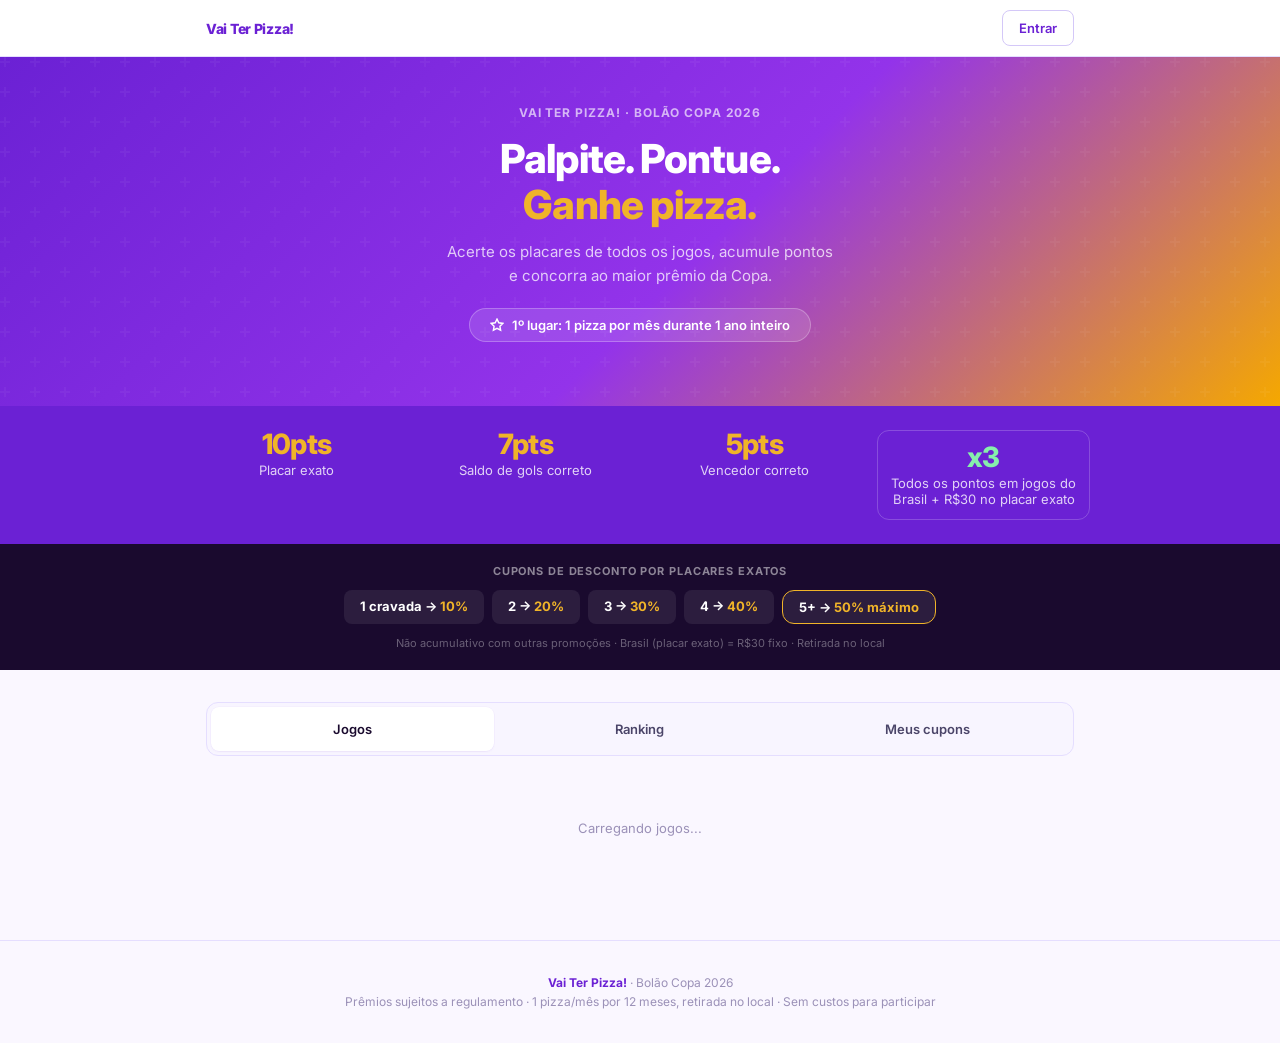
==== index.html @ 53a9f579 "feat: bolão Copa 2026 VTP — estrutura inicial - index.html: landing pública com hero, palpites, rank" ====
<!DOCTYPE html>
<html lang="pt-BR">
<head>
  <meta charset="UTF-8">
  <meta name="viewport" content="width=device-width, initial-scale=1.0">
  <title>Bolão Copa 2026 — Vai Ter Pizza!</title>
  <meta name="description" content="Faça seus palpites, acumule pontos e concorra a 1 ano de pizza grátis!">
  <link rel="stylesheet" href="css/bolao.css">
</head>
<body>

<!-- HEADER -->
<header class="site-header">
  <div class="site-header-inner">
    <a href="/" class="site-logo">Vai Ter Pizza!</a>
    <div style="display:flex;align-items:center;gap:var(--space-2)">
      <span id="header-name" style="font-size:var(--text-sm);font-weight:var(--weight-semibold);color:var(--fg-muted)"></span>
      <button id="header-login-btn" class="btn btn-ghost btn-sm" onclick="showLoginModal()">Entrar</button>
      <button id="header-logout-btn" class="btn btn-ghost btn-sm" onclick="logout()" style="display:none">Sair</button>
    </div>
  </div>
</header>

<!-- HERO -->
<div class="hero">
  <div class="hero-eyebrow">Vai Ter Pizza! · Bolão Copa 2026</div>
  <h1>Palpite. Pontue.<br><em>Ganhe pizza.</em></h1>
  <p class="hero-sub">Acerte os placares de todos os jogos, acumule pontos<br>e concorra ao maior prêmio da Copa.</p>
  <div class="prize-badge">
    <svg width="14" height="14" fill="none" stroke="currentColor" stroke-width="2.5" viewBox="0 0 24 24"><polygon points="12 2 15.09 8.26 22 9.27 17 14.14 18.18 21.02 12 17.77 5.82 21.02 7 14.14 2 9.27 8.91 8.26 12 2"/></svg>
    1º lugar: 1 pizza por mês durante 1 ano inteiro
  </div>
</div>

<!-- COMO PONTUAR -->
<div class="points-strip">
  <div class="points-grid">
    <div class="points-item">
      <div class="points-val">10pts</div>
      <div class="points-label">Placar exato</div>
    </div>
    <div class="points-item">
      <div class="points-val">7pts</div>
      <div class="points-label">Saldo de gols correto</div>
    </div>
    <div class="points-item">
      <div class="points-val">5pts</div>
      <div class="points-label">Vencedor correto</div>
    </div>
    <div class="points-item brazil-bonus">
      <div class="points-val">x3</div>
      <div class="points-label">Todos os pontos em jogos do Brasil + R$30 no placar exato</div>
    </div>
  </div>
</div>

<!-- CUPONS PROGRESSIVOS -->
<div class="coupons-strip">
  <div class="coupons-strip-inner">
    <div class="coupons-eyebrow">Cupons de desconto por placares exatos</div>
    <div class="coupons-tiers">
      <div class="coupon-tier">1 cravada → <strong>10%</strong></div>
      <div class="coupon-tier">2 → <strong>20%</strong></div>
      <div class="coupon-tier">3 → <strong>30%</strong></div>
      <div class="coupon-tier">4 → <strong>40%</strong></div>
      <div class="coupon-tier max">5+ → <strong>50% máximo</strong></div>
    </div>
    <div class="coupons-footnote">Não acumulativo com outras promoções · Brasil (placar exato) = R$30 fixo · Retirada no local</div>
  </div>
</div>

<!-- CONTEÚDO PRINCIPAL -->
<div class="container">

  <!-- STATS DO PARTICIPANTE (visível após login) -->
  <div id="my-stats-section" style="display:none;padding-top:var(--space-6)">
    <div class="stats-grid">
      <div class="stat-card">
        <div class="stat-val" id="stat-points">0</div>
        <div class="stat-label">Pontos</div>
      </div>
      <div class="stat-card">
        <div class="stat-val" id="stat-exact">0</div>
        <div class="stat-label">Placares exatos</div>
      </div>
      <div class="stat-card">
        <div class="stat-val" id="stat-coupon">10%</div>
        <div class="stat-label">Próximo cupom</div>
      </div>
    </div>
    <div id="coupon-progress"></div>
  </div>

  <!-- TABS -->
  <div class="section">
    <div class="tabs">
      <button class="tab active" onclick="mainTab(this,'tab-jogos')">Jogos</button>
      <button class="tab" onclick="mainTab(this,'tab-ranking')">Ranking</button>
      <button class="tab" onclick="mainTab(this,'tab-cupons')">Meus cupons</button>
    </div>

    <!-- ABA JOGOS -->
    <div id="tab-jogos">
      <div id="match-list">
        <div style="text-align:center;padding:var(--space-10);color:var(--fg-subtle);font-size:var(--text-sm)">Carregando jogos...</div>
      </div>
      <div id="palpitar-cta" style="display:none;text-align:center;padding:var(--space-6) 0">
        <button class="btn btn-primary" style="max-width:360px;margin:0 auto" onclick="showRegisterModal()">
          Cadastrar e confirmar palpites
        </button>
        <p style="font-size:var(--text-xs);color:var(--fg-subtle);margin-top:var(--space-2)">
          Seus palpites foram salvos. Cadastre-se para pontuar.
        </p>
      </div>
    </div>

    <!-- ABA RANKING -->
    <div id="tab-ranking" style="display:none">
      <div id="ranking-container"></div>
    </div>

    <!-- ABA CUPONS -->
    <div id="tab-cupons" style="display:none">
      <div id="coupons-container"></div>
    </div>
  </div>

</div>

<!-- FOOTER -->
<footer class="site-footer">
  <strong>Vai Ter Pizza!</strong> · Bolão Copa 2026<br>
  Prêmios sujeitos a regulamento · 1 pizza/mês por 12 meses, retirada no local · Sem custos para participar
</footer>

<div id="toast-container"></div>

<script src="js/supabase.js"></script>
<script src="js/utils.js"></script>
<script src="js/matches.js"></script>
<script src="js/ranking.js"></script>
<script src="js/auth.js"></script>
<script src="js/coupons.js"></script>
<script>
function mainTab(btn, tabId) {
  document.querySelectorAll('.tab').forEach(t => t.classList.remove('active'));
  btn.classList.add('active');
  ['tab-jogos','tab-ranking','tab-cupons'].forEach(id => {
    document.getElementById(id).style.display = id === tabId ? '' : 'none';
  });
  if (tabId === 'tab-ranking') loadRanking('ranking-container');
  if (tabId === 'tab-cupons')  loadMyCoupons('coupons-container');
}

async function init() {
  const session = getSession();
  await loadMatches();
  if (session) await loadMyPredictions(session.id);
  renderMatchList('match-list');
  updateHeaderState();
  if (session) {
    document.getElementById('my-stats-section').style.display = '';
    refreshMyStats();
  }
  checkPendingCTA();
}

function checkPendingCTA() {
  const session = getSession();
  const pending = getPending();
  const cta = document.getElementById('palpitar-cta');
  cta.style.display = (!session && pending.length > 0) ? '' : 'none';
}

setInterval(checkPendingCTA, 2000);
init();
</script>
</body>
</html>
---- css/bolao.css ----
@import url('https://fonts.googleapis.com/css2?family=Inter:ital,opsz,wght@0,14..32,100..900;1,14..32,100..900&display=swap');
@import url('./tokens.css');

*, *::before, *::after { box-sizing: border-box; margin: 0; padding: 0; }

body {
  font-family: var(--font-sans);
  background: var(--bg);
  color: var(--fg);
  min-height: 100vh;
  font-size: var(--text-base);
  -webkit-font-smoothing: antialiased;
}

/* ── HERO ────────────────────────────────────────────────────── */
.hero {
  background: var(--gradient-brand);
  padding: var(--space-12) var(--space-6) var(--space-16);
  text-align: center;
  position: relative;
  overflow: hidden;
}
.hero::before {
  content: '';
  position: absolute;
  inset: 0;
  background: url("data:image/svg+xml,%3Csvg width='60' height='60' viewBox='0 0 60 60' xmlns='http://www.w3.org/2000/svg'%3E%3Cg fill='none' fill-rule='evenodd'%3E%3Cg fill='%23ffffff' fill-opacity='0.04'%3E%3Cpath d='M36 34v-4h-2v4h-4v2h4v4h2v-4h4v-2h-4zm0-30V0h-2v4h-4v2h4v4h2V6h4V4h-4zM6 34v-4H4v4H0v2h4v4h2v-4h4v-2H6zM6 4V0H4v4H0v2h4v4h2V6h4V4H6z'/%3E%3C/g%3E%3C/g%3E%3C/svg%3E");
  pointer-events: none;
}
.hero-eyebrow {
  font-size: var(--text-xs);
  font-weight: var(--weight-bold);
  letter-spacing: var(--tracking-caps);
  text-transform: uppercase;
  color: rgba(255,255,255,.65);
  margin-bottom: var(--space-4);
  position: relative;
}
.hero h1 {
  font-size: clamp(28px, 6vw, var(--text-5xl));
  font-weight: var(--weight-extrabold);
  color: var(--fg-inverse);
  line-height: var(--leading-tight);
  letter-spacing: var(--tracking-tight);
  position: relative;
}
.hero h1 em {
  font-style: normal;
  color: var(--brand-yellow);
}
.hero-sub {
  font-size: var(--text-base);
  color: rgba(255,255,255,.75);
  margin-top: var(--space-3);
  position: relative;
  line-height: var(--leading-relaxed);
}
.prize-badge {
  display: inline-flex;
  align-items: center;
  gap: var(--space-2);
  background: rgba(255,255,255,.12);
  border: 1px solid rgba(255,255,255,.25);
  border-radius: var(--radius-pill);
  padding: var(--space-2) var(--space-5);
  color: var(--fg-inverse);
  font-size: var(--text-sm);
  font-weight: var(--weight-semibold);
  margin-top: var(--space-5);
  position: relative;
}

/* ── PONTUAÇÃO STRIP ─────────────────────────────────────────── */
.points-strip {
  background: var(--brand-purple);
  padding: var(--space-6) var(--space-4);
}
.points-grid {
  max-width: 900px;
  margin: 0 auto;
  display: grid;
  grid-template-columns: repeat(auto-fit, minmax(160px, 1fr));
  gap: var(--space-4);
  text-align: center;
}
.points-item { color: var(--fg-inverse); }
.points-val {
  font-size: var(--text-3xl);
  font-weight: var(--weight-extrabold);
  color: var(--brand-yellow);
  letter-spacing: var(--tracking-kpi);
  line-height: 1;
}
.points-label {
  font-size: var(--text-sm);
  opacity: .8;
  margin-top: var(--space-1);
}
.points-item.brazil-bonus {
  border: 1.5px solid rgba(255,255,255,.2);
  border-radius: var(--radius-lg);
  padding: var(--space-3);
}
.points-item.brazil-bonus .points-val { color: var(--p-green-200); }

/* ── CUPONS STRIP ────────────────────────────────────────────── */
.coupons-strip {
  background: var(--bg-inverse);
  padding: var(--space-5) var(--space-4);
}
.coupons-strip-inner {
  max-width: 900px;
  margin: 0 auto;
}
.coupons-eyebrow {
  font-size: var(--text-2xs);
  font-weight: var(--weight-bold);
  letter-spacing: var(--tracking-caps);
  text-transform: uppercase;
  color: rgba(255,255,255,.5);
  text-align: center;
  margin-bottom: var(--space-3);
}
.coupons-tiers {
  display: flex;
  justify-content: center;
  flex-wrap: wrap;
  gap: var(--space-2);
}
.coupon-tier {
  background: rgba(255,255,255,.08);
  border-radius: var(--radius-md);
  padding: var(--space-2) var(--space-4);
  color: var(--fg-inverse);
  font-size: var(--text-sm);
  font-weight: var(--weight-bold);
}
.coupon-tier strong { color: var(--brand-yellow); }
.coupon-tier.max {
  border: 1.5px solid var(--brand-yellow);
  border-radius: var(--radius-lg);
}
.coupons-footnote {
  font-size: var(--text-2xs);
  color: rgba(255,255,255,.35);
  text-align: center;
  margin-top: var(--space-3);
}

/* ── LAYOUT ──────────────────────────────────────────────────── */
.container { max-width: 900px; margin: 0 auto; padding: 0 var(--space-4); }
.section { padding: var(--space-8) 0; }
.section-title {
  font-size: var(--text-lg);
  font-weight: var(--weight-bold);
  color: var(--fg);
  margin-bottom: var(--space-4);
}

/* ── HEADER ──────────────────────────────────────────────────── */
.site-header {
  background: var(--bg-elevated);
  border-bottom: 1px solid var(--border);
  position: sticky;
  top: 0;
  z-index: 50;
  box-shadow: var(--shadow-xs);
}
.site-header-inner {
  max-width: 900px;
  margin: 0 auto;
  padding: 0 var(--space-4);
  display: flex;
  align-items: center;
  justify-content: space-between;
  height: 56px;
}
.site-logo {
  text-decoration: none;
  font-size: var(--text-md);
  font-weight: var(--weight-extrabold);
  color: var(--brand-purple);
  letter-spacing: var(--tracking-tight);
}

/* ── CARDS ───────────────────────────────────────────────────── */
.card {
  background: var(--card-bg);
  border: 1px solid var(--card-border);
  border-radius: var(--radius-xl);
  padding: var(--space-5);
  box-shadow: var(--shadow-sm);
}
.card + .card { margin-top: var(--space-3); }

/* ── BOTÕES ──────────────────────────────────────────────────── */
.btn {
  display: inline-flex;
  align-items: center;
  justify-content: center;
  gap: var(--space-2);
  padding: 12px var(--space-6);
  border-radius: var(--radius-lg);
  font-size: var(--text-base);
  font-weight: var(--weight-semibold);
  font-family: var(--font-sans);
  cursor: pointer;
  border: none;
  transition: background var(--dur-fast) var(--ease-out),
              box-shadow var(--dur-fast) var(--ease-out);
  text-decoration: none;
  min-height: var(--hit-target);
}
.btn:disabled { opacity: .45; cursor: not-allowed; }

.btn-primary {
  background: var(--action-primary-bg);
  color: var(--action-primary-fg);
  width: 100%;
  box-shadow: var(--shadow-sm);
}
.btn-primary:hover:not(:disabled) {
  background: var(--action-primary-bg-hover);
  box-shadow: var(--shadow-md);
}

.btn-ghost {
  background: transparent;
  color: var(--accent);
  border: 1.5px solid var(--border-strong);
}
.btn-ghost:hover:not(:disabled) {
  background: var(--accent-subtle);
  border-color: var(--accent);
}

.btn-warm {
  background: var(--action-warm-bg);
  color: var(--action-warm-fg);
  width: 100%;
}
.btn-warm:hover:not(:disabled) { background: var(--action-warm-bg-hover); }

.btn-sm {
  padding: var(--space-2) var(--space-4);
  font-size: var(--text-sm);
  border-radius: var(--radius-md);
  min-height: 36px;
}

/* ── INPUTS ──────────────────────────────────────────────────── */
.field { margin-bottom: var(--space-4); }
.field label {
  display: block;
  font-size: var(--text-sm);
  font-weight: var(--weight-semibold);
  color: var(--fg-muted);
  margin-bottom: 6px;
}
.inp {
  width: 100%;
  padding: 11px var(--space-3);
  border: 1.5px solid var(--input-border);
  border-radius: var(--radius-lg);
  font-size: var(--text-base);
  font-family: var(--font-sans);
  outline: none;
  background: var(--input-bg);
  color: var(--input-fg);
  transition: border-color var(--dur-fast) var(--ease-out);
}
.inp:hover  { border-color: var(--input-border-hover); }
.inp:focus  { border-color: var(--input-border-focus); box-shadow: 0 0 0 3px var(--focus-ring); }
.inp::placeholder { color: var(--input-placeholder); }

/* ── BADGES ──────────────────────────────────────────────────── */
.badge {
  display: inline-flex;
  align-items: center;
  gap: 4px;
  padding: 3px var(--space-2);
  border-radius: var(--radius-pill);
  font-size: var(--text-2xs);
  font-weight: var(--weight-semibold);
}
.badge-success { background: var(--success-bg); color: var(--success-fg); border: 1px solid var(--success-border); }
.badge-warning { background: var(--warning-bg); color: var(--warning-fg); border: 1px solid var(--warning-border); }
.badge-danger  { background: var(--danger-bg);  color: var(--danger-fg);  border: 1px solid var(--danger-border); }
.badge-info    { background: var(--info-bg);    color: var(--info-fg);    border: 1px solid var(--info-border); }
.badge-neutral { background: var(--bg-subtle);  color: var(--fg-muted);   border: 1px solid var(--border); }

/* ── JOGO CARD ───────────────────────────────────────────────── */
.match-card {
  background: var(--card-bg);
  border: 1.5px solid var(--card-border);
  border-radius: var(--radius-xl);
  padding: var(--space-5);
  margin-bottom: var(--space-3);
  box-shadow: var(--shadow-sm);
  transition: border-color var(--dur-fast) var(--ease-out),
              box-shadow var(--dur-fast) var(--ease-out);
}
.match-card:hover { border-color: var(--card-border-hover); box-shadow: var(--shadow-md); }
.match-card.brazil {
  border-color: var(--success-border);
  background: var(--success-bg);
}
.match-card.locked { opacity: .6; pointer-events: none; }
.match-card.finished { background: var(--bg-subtle); }

.match-header {
  display: flex;
  align-items: center;
  justify-content: space-between;
  margin-bottom: var(--space-4);
}
.match-phase {
  font-size: var(--text-2xs);
  font-weight: var(--weight-bold);
  letter-spacing: var(--tracking-caps);
  text-transform: uppercase;
  color: var(--fg-subtle);
}
.match-date { font-size: var(--text-xs); color: var(--fg-subtle); }

.match-teams {
  display: grid;
  grid-template-columns: 1fr auto 1fr;
  align-items: center;
  gap: var(--space-3);
}
.team {
  display: flex;
  flex-direction: column;
  align-items: center;
  gap: var(--space-1);
}
.team-flag { font-size: 36px; line-height: 1; }
.team-name {
  font-size: var(--text-sm);
  font-weight: var(--weight-bold);
  text-align: center;
  color: var(--fg);
}
.vs-block { text-align: center; }
.vs-label { font-size: var(--text-2xs); font-weight: var(--weight-bold); color: var(--fg-subtle); margin-top: 4px; }

.score-inputs {
  display: flex;
  align-items: center;
  gap: var(--space-2);
  justify-content: center;
  margin-top: var(--space-2);
}
.score-input {
  width: 52px;
  height: 52px;
  text-align: center;
  font-size: 22px;
  font-weight: var(--weight-extrabold);
  border: 2px solid var(--input-border);
  border-radius: var(--radius-lg);
  outline: none;
  transition: border-color var(--dur-fast) var(--ease-out);
  font-family: var(--font-sans);
  background: var(--bg-elevated);
  color: var(--fg);
  -moz-appearance: textfield;
}
.score-input::-webkit-outer-spin-button,
.score-input::-webkit-inner-spin-button { -webkit-appearance: none; }
.score-input:focus {
  border-color: var(--accent);
  box-shadow: 0 0 0 3px var(--focus-ring);
}
.score-sep { font-size: 20px; font-weight: var(--weight-bold); color: var(--fg-subtle); }

.match-result {
  display: flex;
  align-items: center;
  justify-content: center;
  gap: var(--space-3);
  margin-top: var(--space-2);
}
.result-score {
  font-size: 30px;
  font-weight: 900;
  color: var(--fg);
  letter-spacing: var(--tracking-kpi);
}
.result-sep { font-size: 20px; color: var(--fg-subtle); font-weight: var(--weight-bold); }

.pred-status {
  text-align: center;
  margin-top: var(--space-3);
  padding-top: var(--space-3);
  border-top: 1px solid var(--border);
  font-size: var(--text-sm);
  font-weight: var(--weight-semibold);
}
.pred-exact   { color: var(--success-fg); }
.pred-partial { color: var(--warning-fg); }
.pred-miss    { color: var(--danger-fg); }
.pred-pending { color: var(--fg-subtle); }

.brazil-banner {
  display: flex;
  align-items: center;
  gap: var(--space-2);
  background: var(--success-bg);
  color: var(--success-fg);
  border-radius: var(--radius-md);
  padding: var(--space-1) var(--space-3);
  font-size: var(--text-xs);
  font-weight: var(--weight-bold);
  margin-bottom: var(--space-3);
  border: 1px solid var(--success-border);
}

/* ── RANKING ─────────────────────────────────────────────────── */
.ranking-list { display: flex; flex-direction: column; gap: var(--space-2); }
.ranking-item {
  display: flex;
  align-items: center;
  gap: var(--space-3);
  padding: var(--space-4);
  background: var(--card-bg);
  border: 1px solid var(--card-border);
  border-radius: var(--radius-lg);
  box-shadow: var(--shadow-xs);
}
.ranking-item.pos-1 {
  background: var(--brand-cream);
  border-color: var(--card-warm-border);
  box-shadow: var(--shadow-sm);
}
.ranking-item.pos-2 {
  background: var(--bg-subtle);
  border-color: var(--border-strong);
}
.ranking-item.pos-3 {
  background: var(--orange-bg);
  border-color: var(--orange-border);
}
.rank-pos {
  font-size: var(--text-lg);
  font-weight: 900;
  width: 32px;
  text-align: center;
  flex-shrink: 0;
}
.rank-name { flex: 1; font-size: var(--text-base); font-weight: var(--weight-semibold); }
.rank-pts {
  font-size: var(--text-base);
  font-weight: var(--weight-bold);
  color: var(--accent);
}
.rank-pts span { font-size: var(--text-2xs); font-weight: var(--weight-medium); color: var(--fg-subtle); }

/* ── CUPONS ──────────────────────────────────────────────────── */
.coupon-card {
  border: 2px dashed var(--accent);
  border-radius: var(--radius-xl);
  padding: var(--space-5);
  background: var(--info-bg);
  display: flex;
  align-items: center;
  gap: var(--space-4);
  margin-bottom: var(--space-3);
}
.coupon-card.redeemed {
  border-color: var(--border);
  background: var(--bg-subtle);
  opacity: .65;
}
.coupon-card.fixed {
  border-color: var(--success-bg-bold);
  background: var(--success-bg);
}
.coupon-value {
  font-size: 28px;
  font-weight: 900;
  color: var(--accent);
  flex-shrink: 0;
  line-height: 1;
  letter-spacing: var(--tracking-kpi);
}
.coupon-card.fixed .coupon-value { color: var(--success-fg); }
.coupon-info { flex: 1; }
.coupon-code {
  font-family: var(--font-mono);
  font-size: var(--text-base);
  font-weight: var(--weight-bold);
  letter-spacing: 2px;
  color: var(--fg);
}
.coupon-desc { font-size: var(--text-sm); color: var(--fg-muted); margin-top: 2px; }

/* ── TABS ────────────────────────────────────────────────────── */
.tabs {
  display: flex;
  gap: 4px;
  background: var(--bg-subtle);
  border-radius: var(--radius-lg);
  padding: 4px;
  margin-bottom: var(--space-6);
  border: 1px solid var(--border);
}
.tab {
  flex: 1;
  padding: var(--space-2);
  border-radius: var(--radius-md);
  font-size: var(--text-sm);
  font-weight: var(--weight-semibold);
  border: none;
  background: transparent;
  color: var(--fg-muted);
  cursor: pointer;
  transition: all var(--dur-fast) var(--ease-out);
  font-family: var(--font-sans);
  min-height: var(--hit-target);
}
.tab.active {
  background: var(--bg-elevated);
  color: var(--fg);
  box-shadow: var(--shadow-sm);
}

/* ── STATS ───────────────────────────────────────────────────── */
.stats-grid {
  display: grid;
  grid-template-columns: repeat(3, 1fr);
  gap: var(--space-3);
  margin-bottom: var(--space-6);
}
.stat-card {
  background: var(--card-bg);
  border: 1px solid var(--card-border);
  border-radius: var(--radius-lg);
  padding: var(--space-4) var(--space-3);
  text-align: center;
  box-shadow: var(--shadow-xs);
}
.stat-val {
  font-size: var(--text-2xl);
  font-weight: 900;
  color: var(--accent);
  line-height: 1;
  letter-spacing: var(--tracking-kpi);
}
.stat-label {
  font-size: var(--text-2xs);
  color: var(--fg-subtle);
  margin-top: 4px;
  font-weight: var(--weight-semibold);
  text-transform: uppercase;
  letter-spacing: var(--tracking-wide);
}

/* ── PROGRESSO DE CUPOM ──────────────────────────────────────── */
.coupon-progress {
  background: var(--card-bg);
  border: 1px solid var(--card-border);
  border-radius: var(--radius-xl);
  padding: var(--space-5);
  margin-bottom: var(--space-6);
  box-shadow: var(--shadow-sm);
}
.progress-title {
  font-size: var(--text-sm);
  font-weight: var(--weight-bold);
  color: var(--fg-muted);
  margin-bottom: var(--space-4);
  text-align: center;
}
.progress-steps {
  display: flex;
  align-items: flex-start;
}
.prog-step {
  flex: 1;
  text-align: center;
  position: relative;
}
.prog-step::after {
  content: '';
  position: absolute;
  top: 11px;
  left: 50%;
  width: 100%;
  height: 2px;
  background: var(--border);
  z-index: 0;
}
.prog-step:last-child::after { display: none; }
.prog-dot {
  width: 24px;
  height: 24px;
  border-radius: 50%;
  background: var(--bg-subtle);
  border: 2px solid var(--border);
  display: flex;
  align-items: center;
  justify-content: center;
  margin: 0 auto var(--space-1);
  font-size: var(--text-2xs);
  font-weight: var(--weight-bold);
  color: var(--fg-subtle);
  position: relative;
  z-index: 1;
}
.prog-dot.done  { background: var(--success-bg-bold); border-color: var(--success-bg-bold); color: #fff; }
.prog-dot.active{ background: var(--accent); border-color: var(--accent); color: #fff; }
.prog-label { font-size: var(--text-2xs); color: var(--fg-subtle); font-weight: var(--weight-semibold); }
.prog-label.done { color: var(--success-fg); }

/* ── OVERLAY / MODAL ─────────────────────────────────────────── */
.overlay {
  position: fixed;
  inset: 0;
  background: var(--modal-overlay);
  z-index: 100;
  display: flex;
  align-items: flex-end;
  justify-content: center;
}
@media (min-width: 600px) { .overlay { align-items: center; } }
.modal {
  background: var(--modal-bg);
  border-radius: var(--radius-2xl) var(--radius-2xl) 0 0;
  padding: var(--space-8) var(--space-6) 40px;
  width: 100%;
  max-width: 480px;
  max-height: 90vh;
  overflow-y: auto;
  box-shadow: var(--modal-shadow);
}
@media (min-width: 600px) { .modal { border-radius: var(--radius-2xl); } }
.modal-title {
  font-size: var(--text-xl);
  font-weight: var(--weight-extrabold);
  margin-bottom: var(--space-1);
  letter-spacing: var(--tracking-tight);
}
.modal-sub { font-size: var(--text-sm); color: var(--fg-muted); margin-bottom: var(--space-6); line-height: var(--leading-normal); }

/* ── TOAST ───────────────────────────────────────────────────── */
#toast-container {
  position: fixed;
  bottom: var(--space-6);
  left: 50%;
  transform: translateX(-50%);
  z-index: 9999;
  display: flex;
  flex-direction: column;
  gap: var(--space-2);
  pointer-events: none;
}
.toast {
  padding: var(--space-3) var(--space-5);
  border-radius: var(--radius-lg);
  font-size: var(--text-sm);
  font-weight: var(--weight-semibold);
  color: var(--toast-fg);
  animation: slideUp var(--dur-fast) var(--ease-out);
  white-space: nowrap;
  box-shadow: var(--shadow-lg);
}
.toast-ok   { background: var(--toast-success-bg); }
.toast-err  { background: var(--toast-danger-bg); }
.toast-warn { background: var(--toast-warning-bg); color: var(--warning-fg); }
@keyframes slideUp {
  from { opacity: 0; transform: translateY(8px); }
  to   { opacity: 1; transform: translateY(0); }
}

/* ── FOOTER ──────────────────────────────────────────────────── */
.site-footer {
  text-align: center;
  padding: var(--space-8) var(--space-4);
  color: var(--fg-subtle);
  font-size: var(--text-xs);
  border-top: 1px solid var(--border);
  margin-top: var(--space-8);
  line-height: var(--leading-relaxed);
}
.site-footer strong { color: var(--accent); }

/* ── RESPONSIVE ──────────────────────────────────────────────── */
@media (max-width: 480px) {
  .hero { padding: var(--space-8) var(--space-4) var(--space-12); }
  .stats-grid { gap: var(--space-2); }
  .stat-val { font-size: var(--text-xl); }
  .points-grid { grid-template-columns: repeat(2, 1fr); }
  .modal { padding: var(--space-6) var(--space-4) var(--space-10); }
}
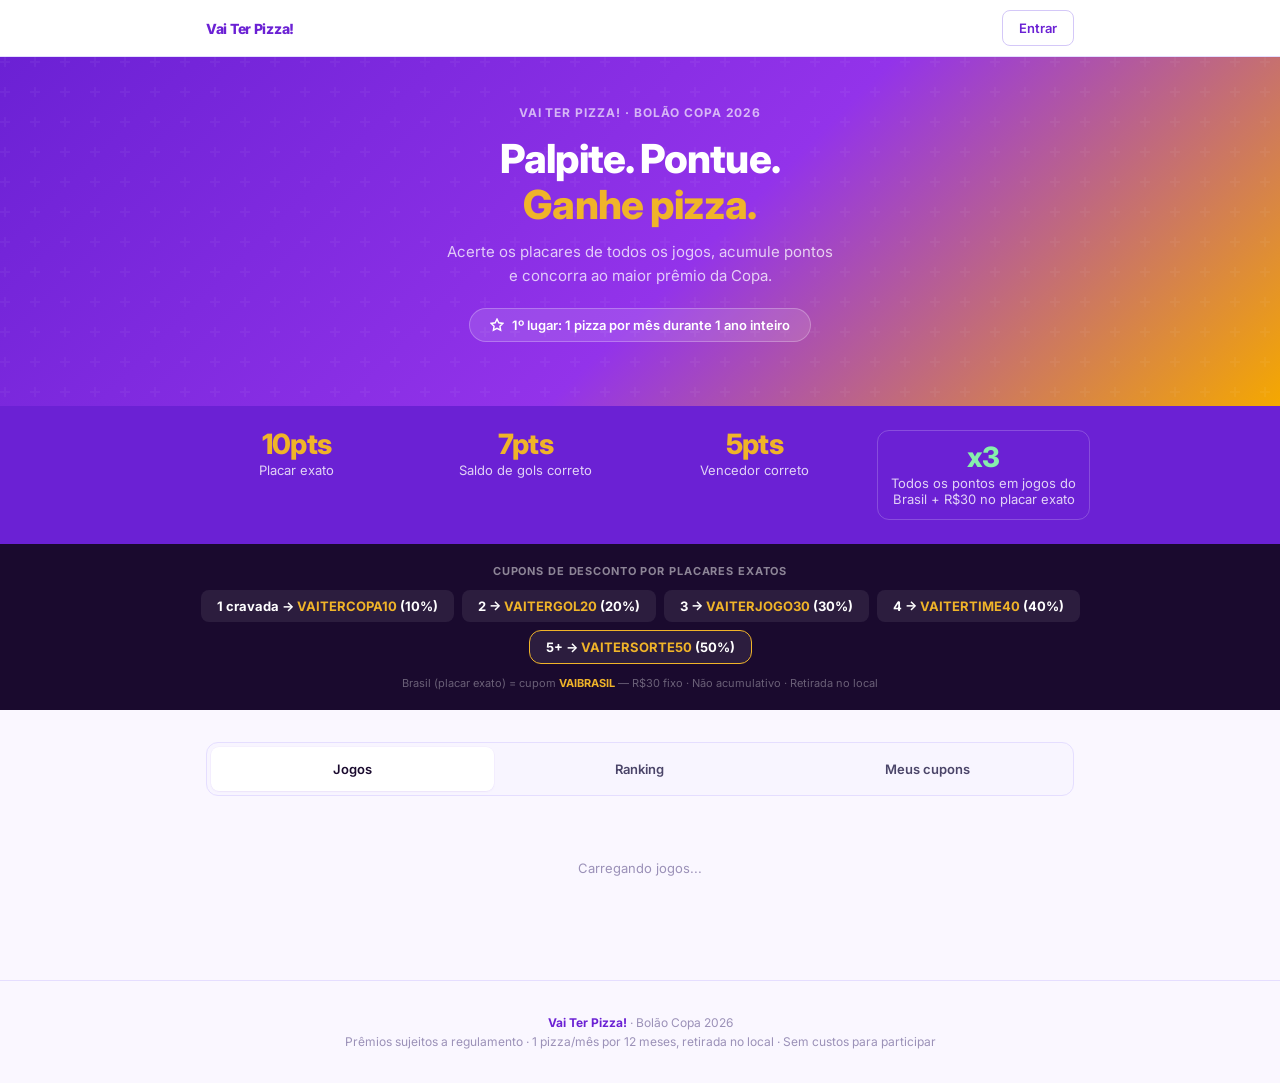
==== commit 90080662: "feat(bolao): banner carousel + cupons com códigos fixos - Carrossel de banners admin-editável com gr" ====
--- a/index.html
+++ b/index.html
@@ -32,6 +32,11 @@
   </div>
 </div>
 
+<!-- BANNER CAROUSEL (gerenciado pelo admin) -->
+<div id="banner-carousel">
+  <!-- carregado via banners.js -->
+</div>
+
 <!-- COMO PONTUAR -->
 <div class="points-strip">
   <div class="points-grid">
@@ -59,13 +64,13 @@
   <div class="coupons-strip-inner">
     <div class="coupons-eyebrow">Cupons de desconto por placares exatos</div>
     <div class="coupons-tiers">
-      <div class="coupon-tier">1 cravada → <strong>10%</strong></div>
-      <div class="coupon-tier">2 → <strong>20%</strong></div>
-      <div class="coupon-tier">3 → <strong>30%</strong></div>
-      <div class="coupon-tier">4 → <strong>40%</strong></div>
-      <div class="coupon-tier max">5+ → <strong>50% máximo</strong></div>
+      <div class="coupon-tier">1 cravada → <strong>VAITERCOPA10</strong> (10%)</div>
+      <div class="coupon-tier">2 → <strong>VAITERGOL20</strong> (20%)</div>
+      <div class="coupon-tier">3 → <strong>VAITERJOGO30</strong> (30%)</div>
+      <div class="coupon-tier">4 → <strong>VAITERTIME40</strong> (40%)</div>
+      <div class="coupon-tier max">5+ → <strong>VAITERSORTE50</strong> (50%)</div>
     </div>
-    <div class="coupons-footnote">Não acumulativo com outras promoções · Brasil (placar exato) = R$30 fixo · Retirada no local</div>
+    <div class="coupons-footnote">Brasil (placar exato) = cupom <strong style="color:var(--brand-yellow)">VAIBRASIL</strong> — R$30 fixo · Não acumulativo · Retirada no local</div>
   </div>
 </div>
 
@@ -137,6 +142,7 @@
 
 <script src="js/supabase.js"></script>
 <script src="js/utils.js"></script>
+<script src="js/banners.js"></script>
 <script src="js/matches.js"></script>
 <script src="js/ranking.js"></script>
 <script src="js/auth.js"></script>
@@ -154,6 +160,7 @@
 
 async function init() {
   const session = getSession();
+  loadBanners(); // carrega banners em paralelo
   await loadMatches();
   if (session) await loadMyPredictions(session.id);
   renderMatchList('match-list');
--- a/css/bolao.css
+++ b/css/bolao.css
@@ -686,6 +686,123 @@
 }
 .site-footer strong { color: var(--accent); }
 
+/* ── BANNER CAROUSEL ─────────────────────────────────────────── */
+.bc-wrap {
+  position: relative;
+  overflow: hidden;
+  background: var(--brand-purple);
+}
+.bc-slides { display: block; }
+.bc-slide {
+  display: none;
+  padding: var(--space-8) var(--space-6);
+  animation: bcFade var(--dur-base) var(--ease-out);
+}
+.bc-slide.active { display: flex; justify-content: center; }
+@keyframes bcFade {
+  from { opacity: 0; transform: translateY(6px); }
+  to   { opacity: 1; transform: translateY(0); }
+}
+.bc-inner {
+  max-width: 860px;
+  width: 100%;
+  display: flex;
+  align-items: center;
+  gap: var(--space-6);
+}
+.bc-emoji {
+  font-size: 52px;
+  flex-shrink: 0;
+  filter: drop-shadow(0 4px 12px rgba(0,0,0,.25));
+  line-height: 1;
+}
+.bc-body { flex: 1; min-width: 0; }
+.bc-title {
+  font-size: clamp(var(--text-lg), 3vw, var(--text-2xl));
+  font-weight: var(--weight-extrabold);
+  color: #fff;
+  line-height: var(--leading-tight);
+  letter-spacing: var(--tracking-tight);
+}
+.bc-sub {
+  font-size: var(--text-sm);
+  color: rgba(255,255,255,.78);
+  margin-top: var(--space-1);
+  line-height: var(--leading-normal);
+}
+.bc-cta {
+  flex-shrink: 0;
+  background: rgba(255,255,255,.18);
+  border: 1.5px solid rgba(255,255,255,.35);
+  color: #fff;
+  border-radius: var(--radius-lg);
+  padding: 10px var(--space-5);
+  font-size: var(--text-sm);
+  font-weight: var(--weight-semibold);
+  font-family: var(--font-sans);
+  cursor: pointer;
+  white-space: nowrap;
+  transition: background var(--dur-fast) var(--ease-out);
+}
+.bc-cta:hover { background: rgba(255,255,255,.3); }
+
+/* dots */
+.bc-dots {
+  position: absolute;
+  bottom: var(--space-3);
+  left: 50%;
+  transform: translateX(-50%);
+  display: flex;
+  gap: 6px;
+  align-items: center;
+}
+.bc-dot {
+  height: 6px;
+  width: 6px;
+  border-radius: var(--radius-pill);
+  background: rgba(255,255,255,.35);
+  border: none;
+  cursor: pointer;
+  padding: 0;
+  transition: all var(--dur-fast) var(--ease-out);
+}
+.bc-dot.active { width: 20px; background: #fff; }
+
+/* arrows */
+.bc-arrow {
+  position: absolute;
+  top: 50%;
+  transform: translateY(-50%);
+  background: rgba(255,255,255,.15);
+  border: none;
+  color: #fff;
+  font-size: 22px;
+  width: 38px;
+  height: 38px;
+  border-radius: 50%;
+  cursor: pointer;
+  display: flex;
+  align-items: center;
+  justify-content: center;
+  transition: background var(--dur-fast) var(--ease-out);
+  line-height: 1;
+}
+.bc-arrow:hover { background: rgba(255,255,255,.3); }
+.bc-prev { left: var(--space-3); }
+.bc-next { right: var(--space-3); }
+
+/* ── CUPOM CARD (atualizado com código destacado) ────────────── */
+.coupon-code-big {
+  font-family: var(--font-mono);
+  font-size: var(--text-xl);
+  font-weight: var(--weight-extrabold);
+  letter-spacing: 3px;
+  color: var(--accent);
+  display: block;
+  margin-bottom: 2px;
+}
+.coupon-card.fixed .coupon-code-big { color: var(--success-fg); }
+
 /* ── RESPONSIVE ──────────────────────────────────────────────── */
 @media (max-width: 480px) {
   .hero { padding: var(--space-8) var(--space-4) var(--space-12); }
@@ -693,4 +810,9 @@
   .stat-val { font-size: var(--text-xl); }
   .points-grid { grid-template-columns: repeat(2, 1fr); }
   .modal { padding: var(--space-6) var(--space-4) var(--space-10); }
-}
+  .bc-slide { padding: var(--space-6) var(--space-4) var(--space-10); }
+  .bc-inner { flex-direction: column; text-align: center; gap: var(--space-3); }
+  .bc-emoji { font-size: 40px; }
+  .bc-cta { width: 100%; justify-content: center; display: flex; }
+  .bc-arrow { display: none; }
+}
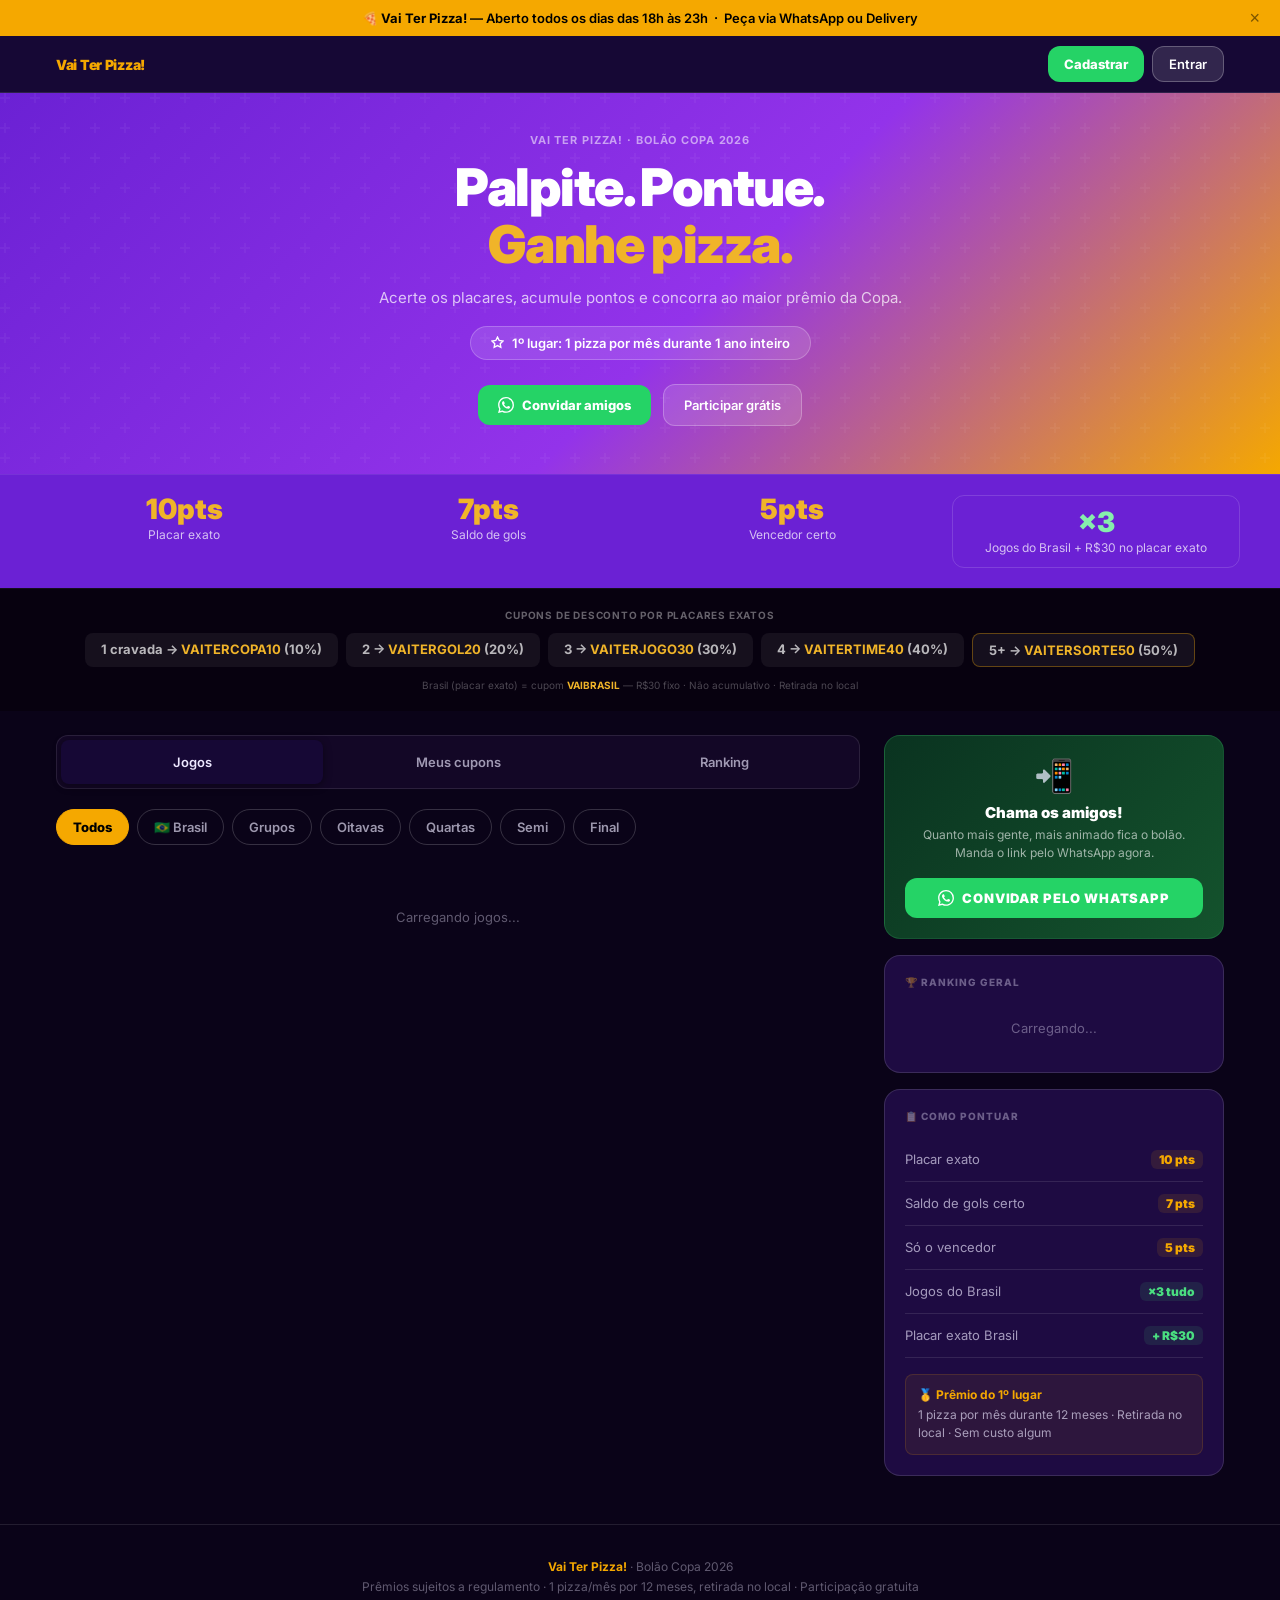
==== commit 0de05556: "feat(bolao): dark theme VTP + layout 2 colunas + WhatsApp invite - Dark theme roxo VTP com ações em " ====
--- a/index.html
+++ b/index.html
@@ -6,35 +6,105 @@
   <title>Bolão Copa 2026 — Vai Ter Pizza!</title>
   <meta name="description" content="Faça seus palpites, acumule pontos e concorra a 1 ano de pizza grátis!">
   <link rel="stylesheet" href="css/bolao.css">
+  <style>
+    /* ── Dark theme VTP ──────────────────────────────────────────── */
+    :root {
+      --bg:                #0A0318;
+      --bg-subtle:         #130726;
+      --bg-elevated:       #160835;
+      --bg-inverse:        #07010F;
+      --fg:                #EDE8FF;
+      --fg-muted:          rgba(237,232,255,.65);
+      --fg-subtle:         rgba(237,232,255,.38);
+      --fg-inverse:        #0A0318;
+      --border:            rgba(255,255,255,.10);
+      --border-strong:     rgba(255,255,255,.18);
+      --card-bg:           #1E0B42;
+      --card-border:       rgba(255,255,255,.13);
+      --card-border-hover: rgba(245,168,0,.35);
+      --card-warm-bg:      #1E1000;
+      --card-warm-border:  rgba(245,168,0,.25);
+      --input-bg:          #130726;
+      --input-border:      rgba(255,255,255,.14);
+      --input-border-hover:rgba(245,168,0,.45);
+      --input-border-focus:#F5A800;
+      --input-fg:          #EDE8FF;
+      --input-placeholder: rgba(237,232,255,.28);
+      --focus-ring:        rgba(245,168,0,.20);
+      --accent:            #F5A800;
+      --accent-subtle:     rgba(245,168,0,.10);
+      --modal-bg:          #190A33;
+      --modal-overlay:     rgba(5,0,15,.92);
+      --modal-shadow:      0 25px 80px rgba(0,0,0,.70);
+      --action-primary-bg:       #F5A800;
+      --action-primary-fg:       #000;
+      --action-primary-bg-hover: #D97706;
+      --success-bg:   rgba(74,222,128,.08);
+      --success-fg:   #4ADE80;
+      --success-border: rgba(74,222,128,.2);
+      --success-bg-bold: #166534;
+      --warning-bg:   rgba(245,168,0,.10);
+      --warning-fg:   #F5A800;
+      --warning-border: rgba(245,168,0,.2);
+      --danger-bg:    rgba(239,68,68,.10);
+      --danger-fg:    #F87171;
+      --danger-border: rgba(239,68,68,.2);
+      --danger-bg-bold: #991B1B;
+      --info-bg:      rgba(107,33,212,.12);
+      --info-fg:      #A78BFA;
+      --info-border:  rgba(107,33,212,.2);
+      --shadow-xs: 0 1px 4px rgba(0,0,0,.35);
+      --shadow-sm: 0 2px 8px rgba(0,0,0,.45);
+      --shadow-md: 0 4px 20px rgba(0,0,0,.55);
+      --shadow-lg: 0 8px 32px rgba(0,0,0,.60);
+      --orange-bg:     rgba(245,168,0,.06);
+      --orange-border: rgba(245,168,0,.18);
+    }
+  </style>
 </head>
 <body>
+
+<!-- BARRA DE COMUNICAÇÃO (publicidade / avisos) -->
+<!-- Para editar: altere o texto entre as tags abaixo -->
+<div class="promo-bar" id="promo-bar">
+  🍕 <strong>Vai Ter Pizza!</strong> — Aberto todos os dias das 18h às 23h &nbsp;·&nbsp; Peça via WhatsApp ou Delivery
+  <button class="promo-bar-close" onclick="document.getElementById('promo-bar').remove()" aria-label="Fechar">×</button>
+</div>
 
 <!-- HEADER -->
 <header class="site-header">
   <div class="site-header-inner">
     <a href="/" class="site-logo">Vai Ter Pizza!</a>
-    <div style="display:flex;align-items:center;gap:var(--space-2)">
+    <div class="header-actions">
       <span id="header-name" style="font-size:var(--text-sm);font-weight:var(--weight-semibold);color:var(--fg-muted)"></span>
-      <button id="header-login-btn" class="btn btn-ghost btn-sm" onclick="showLoginModal()">Entrar</button>
-      <button id="header-logout-btn" class="btn btn-ghost btn-sm" onclick="logout()" style="display:none">Sair</button>
+      <button id="header-register-btn" class="btn-whatsapp" style="min-height:36px;padding:8px var(--space-4);font-size:var(--text-sm)" onclick="showRegisterModal()">Cadastrar</button>
+      <button id="header-login-btn" class="btn-hero-ghost" style="min-height:36px;padding:8px var(--space-4);font-size:var(--text-sm)" onclick="showLoginModal()">Entrar</button>
+      <button id="header-logout-btn" class="btn-hero-ghost" style="display:none;min-height:36px;padding:8px var(--space-4);font-size:var(--text-sm)" onclick="logout()">Sair</button>
     </div>
   </div>
 </header>
+
+<!-- BANNER CAROUSEL (gerenciado pelo admin) -->
+<div id="banner-carousel"></div>
 
 <!-- HERO -->
 <div class="hero">
   <div class="hero-eyebrow">Vai Ter Pizza! · Bolão Copa 2026</div>
   <h1>Palpite. Pontue.<br><em>Ganhe pizza.</em></h1>
-  <p class="hero-sub">Acerte os placares de todos os jogos, acumule pontos<br>e concorra ao maior prêmio da Copa.</p>
+  <p class="hero-sub">Acerte os placares, acumule pontos e concorra ao maior prêmio da Copa.</p>
   <div class="prize-badge">
-    <svg width="14" height="14" fill="none" stroke="currentColor" stroke-width="2.5" viewBox="0 0 24 24"><polygon points="12 2 15.09 8.26 22 9.27 17 14.14 18.18 21.02 12 17.77 5.82 21.02 7 14.14 2 9.27 8.91 8.26 12 2"/></svg>
+    <svg width="13" height="13" fill="none" stroke="currentColor" stroke-width="2.5" viewBox="0 0 24 24"><polygon points="12 2 15.09 8.26 22 9.27 17 14.14 18.18 21.02 12 17.77 5.82 21.02 7 14.14 2 9.27 8.91 8.26 12 2"/></svg>
     1º lugar: 1 pizza por mês durante 1 ano inteiro
   </div>
-</div>
-
-<!-- BANNER CAROUSEL (gerenciado pelo admin) -->
-<div id="banner-carousel">
-  <!-- carregado via banners.js -->
+  <div class="hero-actions">
+    <button class="btn-whatsapp" onclick="shareWhatsApp()">
+      <svg width="16" height="16" fill="currentColor" viewBox="0 0 24 24"><path d="M17.472 14.382c-.297-.149-1.758-.867-2.03-.967-.273-.099-.471-.148-.67.15-.197.297-.767.966-.94 1.164-.173.199-.347.223-.644.075-.297-.15-1.255-.463-2.39-1.475-.883-.788-1.48-1.761-1.653-2.059-.173-.297-.018-.458.13-.606.134-.133.298-.347.446-.52.149-.174.198-.298.298-.497.099-.198.05-.371-.025-.52-.075-.149-.669-1.612-.916-2.207-.242-.579-.487-.5-.669-.51-.173-.008-.371-.01-.57-.01-.198 0-.52.074-.792.372-.272.297-1.04 1.016-1.04 2.479 0 1.462 1.065 2.875 1.213 3.074.149.198 2.096 3.2 5.077 4.487.709.306 1.262.489 1.694.625.712.227 1.36.195 1.871.118.571-.085 1.758-.719 2.006-1.413.248-.694.248-1.289.173-1.413-.074-.124-.272-.198-.57-.347m-5.421 7.403h-.004a9.87 9.87 0 01-5.031-1.378l-.361-.214-3.741.982.998-3.648-.235-.374a9.86 9.86 0 01-1.51-5.26c.001-5.45 4.436-9.884 9.888-9.884 2.64 0 5.122 1.03 6.988 2.898a9.825 9.825 0 012.893 6.994c-.003 5.45-4.437 9.884-9.885 9.884m8.413-18.297A11.815 11.815 0 0012.05 0C5.495 0 .16 5.335.157 11.892c0 2.096.547 4.142 1.588 5.945L.057 24l6.305-1.654a11.882 11.882 0 005.683 1.448h.005c6.554 0 11.89-5.335 11.893-11.893a11.821 11.821 0 00-3.48-8.413z"/></svg>
+      Convidar amigos
+    </button>
+    <button class="btn-hero-ghost" onclick="showRegisterModal()">
+      Participar grátis
+    </button>
+  </div>
 </div>
 
 <!-- COMO PONTUAR -->
@@ -46,15 +116,15 @@
     </div>
     <div class="points-item">
       <div class="points-val">7pts</div>
-      <div class="points-label">Saldo de gols correto</div>
+      <div class="points-label">Saldo de gols</div>
     </div>
     <div class="points-item">
       <div class="points-val">5pts</div>
-      <div class="points-label">Vencedor correto</div>
+      <div class="points-label">Vencedor certo</div>
     </div>
     <div class="points-item brazil-bonus">
-      <div class="points-val">x3</div>
-      <div class="points-label">Todos os pontos em jogos do Brasil + R$30 no placar exato</div>
+      <div class="points-val">×3</div>
+      <div class="points-label">Jogos do Brasil + R$30 no placar exato</div>
     </div>
   </div>
 </div>
@@ -74,68 +144,141 @@
   </div>
 </div>
 
-<!-- CONTEÚDO PRINCIPAL -->
-<div class="container">
-
-  <!-- STATS DO PARTICIPANTE (visível após login) -->
-  <div id="my-stats-section" style="display:none;padding-top:var(--space-6)">
-    <div class="stats-grid">
-      <div class="stat-card">
-        <div class="stat-val" id="stat-points">0</div>
-        <div class="stat-label">Pontos</div>
-      </div>
-      <div class="stat-card">
-        <div class="stat-val" id="stat-exact">0</div>
-        <div class="stat-label">Placares exatos</div>
-      </div>
-      <div class="stat-card">
-        <div class="stat-val" id="stat-coupon">10%</div>
-        <div class="stat-label">Próximo cupom</div>
-      </div>
-    </div>
-    <div id="coupon-progress"></div>
-  </div>
-
-  <!-- TABS -->
-  <div class="section">
-    <div class="tabs">
-      <button class="tab active" onclick="mainTab(this,'tab-jogos')">Jogos</button>
-      <button class="tab" onclick="mainTab(this,'tab-ranking')">Ranking</button>
-      <button class="tab" onclick="mainTab(this,'tab-cupons')">Meus cupons</button>
-    </div>
-
-    <!-- ABA JOGOS -->
-    <div id="tab-jogos">
-      <div id="match-list">
-        <div style="text-align:center;padding:var(--space-10);color:var(--fg-subtle);font-size:var(--text-sm)">Carregando jogos...</div>
-      </div>
-      <div id="palpitar-cta" style="display:none;text-align:center;padding:var(--space-6) 0">
-        <button class="btn btn-primary" style="max-width:360px;margin:0 auto" onclick="showRegisterModal()">
-          Cadastrar e confirmar palpites
+<!-- LAYOUT PRINCIPAL -->
+<div class="main-wrapper">
+  <div class="main-layout">
+
+    <!-- COLUNA DE JOGOS -->
+    <div class="matches-col">
+
+      <!-- MEUS STATS (visível após login) -->
+      <div id="my-stats-section" style="display:none;margin-bottom:var(--space-5)">
+        <div class="sidebar-card" style="margin-bottom:var(--space-4)">
+          <div class="sidebar-card-title">Minha pontuação</div>
+          <div class="stats-grid" style="margin-bottom:var(--space-4)">
+            <div class="stat-card">
+              <div class="stat-val" id="stat-points">0</div>
+              <div class="stat-label">Pontos</div>
+            </div>
+            <div class="stat-card">
+              <div class="stat-val" id="stat-exact">0</div>
+              <div class="stat-label">Cravadas</div>
+            </div>
+            <div class="stat-card">
+              <div class="stat-val" id="stat-coupon">10%</div>
+              <div class="stat-label">Próx. cupom</div>
+            </div>
+          </div>
+          <div id="coupon-progress"></div>
+        </div>
+      </div>
+
+      <!-- TABS DE ABA (jogos / cupons / ranking mobile) -->
+      <div class="tabs" style="margin-bottom:var(--space-5)">
+        <button class="tab active" onclick="mainTab(this,'tab-jogos')">Jogos</button>
+        <button class="tab" onclick="mainTab(this,'tab-cupons')">Meus cupons</button>
+        <button class="tab" onclick="mainTab(this,'tab-ranking-mobile')">Ranking</button>
+      </div>
+
+      <!-- ABA JOGOS -->
+      <div id="tab-jogos">
+        <!-- FILTROS POR FASE -->
+        <div class="round-filters" id="round-filters">
+          <button class="round-tab active" onclick="setFilter('all', this)">Todos</button>
+          <button class="round-tab" onclick="setFilter('brazil', this)">🇧🇷 Brasil</button>
+          <button class="round-tab" onclick="setFilter('groups', this)">Grupos</button>
+          <button class="round-tab" onclick="setFilter('r16', this)">Oitavas</button>
+          <button class="round-tab" onclick="setFilter('qf', this)">Quartas</button>
+          <button class="round-tab" onclick="setFilter('sf', this)">Semi</button>
+          <button class="round-tab" onclick="setFilter('final', this)">Final</button>
+        </div>
+
+        <div id="match-list">
+          <div style="text-align:center;padding:var(--space-10);color:var(--fg-subtle);font-size:var(--text-sm)">Carregando jogos...</div>
+        </div>
+
+        <div id="palpitar-cta" style="display:none;text-align:center;padding:var(--space-6) 0">
+          <button class="btn-palpitar" style="max-width:360px;margin:0 auto" onclick="showRegisterModal()">
+            Cadastrar e confirmar palpites
+          </button>
+          <p style="font-size:var(--text-xs);color:var(--fg-subtle);margin-top:var(--space-2)">
+            Seus palpites foram salvos. Cadastre-se para pontuar.
+          </p>
+        </div>
+      </div>
+
+      <!-- ABA CUPONS -->
+      <div id="tab-cupons" style="display:none">
+        <div id="coupons-container"></div>
+      </div>
+
+      <!-- ABA RANKING MOBILE -->
+      <div id="tab-ranking-mobile" style="display:none">
+        <div id="ranking-mobile-container"></div>
+      </div>
+
+    </div><!-- /matches-col -->
+
+    <!-- SIDEBAR -->
+    <div class="sidebar">
+
+      <!-- CONVIDAR AMIGOS -->
+      <div class="invite-card">
+        <div class="invite-emoji">📲</div>
+        <div class="invite-title">Chama os amigos!</div>
+        <div class="invite-sub">Quanto mais gente, mais animado fica o bolão. Manda o link pelo WhatsApp agora.</div>
+        <button class="btn-invite" onclick="shareWhatsApp()">
+          <svg width="16" height="16" fill="currentColor" viewBox="0 0 24 24"><path d="M17.472 14.382c-.297-.149-1.758-.867-2.03-.967-.273-.099-.471-.148-.67.15-.197.297-.767.966-.94 1.164-.173.199-.347.223-.644.075-.297-.15-1.255-.463-2.39-1.475-.883-.788-1.48-1.761-1.653-2.059-.173-.297-.018-.458.13-.606.134-.133.298-.347.446-.52.149-.174.198-.298.298-.497.099-.198.05-.371-.025-.52-.075-.149-.669-1.612-.916-2.207-.242-.579-.487-.5-.669-.51-.173-.008-.371-.01-.57-.01-.198 0-.52.074-.792.372-.272.297-1.04 1.016-1.04 2.479 0 1.462 1.065 2.875 1.213 3.074.149.198 2.096 3.2 5.077 4.487.709.306 1.262.489 1.694.625.712.227 1.36.195 1.871.118.571-.085 1.758-.719 2.006-1.413.248-.694.248-1.289.173-1.413-.074-.124-.272-.198-.57-.347m-5.421 7.403h-.004a9.87 9.87 0 01-5.031-1.378l-.361-.214-3.741.982.998-3.648-.235-.374a9.86 9.86 0 01-1.51-5.26c.001-5.45 4.436-9.884 9.888-9.884 2.64 0 5.122 1.03 6.988 2.898a9.825 9.825 0 012.893 6.994c-.003 5.45-4.437 9.884-9.885 9.884m8.413-18.297A11.815 11.815 0 0012.05 0C5.495 0 .16 5.335.157 11.892c0 2.096.547 4.142 1.588 5.945L.057 24l6.305-1.654a11.882 11.882 0 005.683 1.448h.005c6.554 0 11.89-5.335 11.893-11.893a11.821 11.821 0 00-3.48-8.413z"/></svg>
+          Convidar pelo WhatsApp
         </button>
-        <p style="font-size:var(--text-xs);color:var(--fg-subtle);margin-top:var(--space-2)">
-          Seus palpites foram salvos. Cadastre-se para pontuar.
-        </p>
-      </div>
-    </div>
-
-    <!-- ABA RANKING -->
-    <div id="tab-ranking" style="display:none">
-      <div id="ranking-container"></div>
-    </div>
-
-    <!-- ABA CUPONS -->
-    <div id="tab-cupons" style="display:none">
-      <div id="coupons-container"></div>
-    </div>
-  </div>
-
-</div>
+      </div>
+
+      <!-- RANKING -->
+      <div class="sidebar-card">
+        <div class="sidebar-card-title">🏆 Ranking geral</div>
+        <div id="ranking-sidebar">
+          <div style="color:var(--fg-subtle);font-size:var(--text-sm);text-align:center;padding:var(--space-4)">Carregando...</div>
+        </div>
+      </div>
+
+      <!-- REGRAS DE PONTUAÇÃO -->
+      <div class="sidebar-card">
+        <div class="sidebar-card-title">📋 Como pontuar</div>
+        <div class="rule-item">
+          <span class="rule-label">Placar exato</span>
+          <span class="rule-pts">10 pts</span>
+        </div>
+        <div class="rule-item">
+          <span class="rule-label">Saldo de gols certo</span>
+          <span class="rule-pts">7 pts</span>
+        </div>
+        <div class="rule-item">
+          <span class="rule-label">Só o vencedor</span>
+          <span class="rule-pts">5 pts</span>
+        </div>
+        <div class="rule-item">
+          <span class="rule-label">Jogos do Brasil</span>
+          <span class="rule-pts green">×3 tudo</span>
+        </div>
+        <div class="rule-item">
+          <span class="rule-label">Placar exato Brasil</span>
+          <span class="rule-pts green">+ R$30</span>
+        </div>
+        <div style="margin-top:var(--space-4);padding:var(--space-3);background:rgba(245,168,0,.07);border-radius:var(--radius-md);border:1px solid rgba(245,168,0,.15)">
+          <div style="font-size:var(--text-xs);color:var(--brand-orange);font-weight:var(--weight-bold);margin-bottom:var(--space-1)">🥇 Prêmio do 1º lugar</div>
+          <div style="font-size:var(--text-xs);color:var(--fg-muted);line-height:1.5">1 pizza por mês durante 12 meses · Retirada no local · Sem custo algum</div>
+        </div>
+      </div>
+
+    </div><!-- /sidebar -->
+
+  </div><!-- /main-layout -->
+</div><!-- /main-wrapper -->
 
 <!-- FOOTER -->
 <footer class="site-footer">
   <strong>Vai Ter Pizza!</strong> · Bolão Copa 2026<br>
-  Prêmios sujeitos a regulamento · 1 pizza/mês por 12 meses, retirada no local · Sem custos para participar
+  Prêmios sujeitos a regulamento · 1 pizza/mês por 12 meses, retirada no local · Participação gratuita
 </footer>
 
 <div id="toast-container"></div>
@@ -148,23 +291,48 @@
 <script src="js/auth.js"></script>
 <script src="js/coupons.js"></script>
 <script>
+/* ── TABS PRINCIPAIS ─────────────────────────────────────────── */
 function mainTab(btn, tabId) {
-  document.querySelectorAll('.tab').forEach(t => t.classList.remove('active'));
+  document.querySelectorAll('.tabs .tab').forEach(t => t.classList.remove('active'));
   btn.classList.add('active');
-  ['tab-jogos','tab-ranking','tab-cupons'].forEach(id => {
+  ['tab-jogos','tab-cupons','tab-ranking-mobile'].forEach(id => {
     document.getElementById(id).style.display = id === tabId ? '' : 'none';
   });
-  if (tabId === 'tab-ranking') loadRanking('ranking-container');
-  if (tabId === 'tab-cupons')  loadMyCoupons('coupons-container');
-}
-
+  if (tabId === 'tab-cupons')         loadMyCoupons('coupons-container');
+  if (tabId === 'tab-ranking-mobile') loadRanking('ranking-mobile-container');
+}
+
+/* ── FILTROS DE FASE ─────────────────────────────────────────── */
+let _activeFilter = 'all';
+function setFilter(filter, btn) {
+  _activeFilter = filter;
+  document.querySelectorAll('.round-tab').forEach(t => t.classList.remove('active'));
+  btn.classList.add('active');
+  renderMatchList('match-list', { filter });
+}
+
+/* ── WHATSAPP SHARE ──────────────────────────────────────────── */
+function shareWhatsApp() {
+  const url = window.location.origin + (window.location.pathname.replace(/\/$/, ''));
+  const text =
+    `🍕 *Bolão Copa 2026 — Vai Ter Pizza!*\n\n` +
+    `Participe do nosso bolão GRATUITO!\n` +
+    `✅ Faça palpites nos jogos da Copa\n` +
+    `🎟️ Ganhe cupons de desconto a cada placar exato\n` +
+    `🏆 1º lugar ganha *1 pizza por mês durante 1 ano*!\n\n` +
+    `👉 ${url}`;
+  window.open('https://wa.me/?text=' + encodeURIComponent(text), '_blank');
+}
+
+/* ── INIT ────────────────────────────────────────────────────── */
 async function init() {
   const session = getSession();
-  loadBanners(); // carrega banners em paralelo
+  loadBanners();
   await loadMatches();
   if (session) await loadMyPredictions(session.id);
-  renderMatchList('match-list');
+  renderMatchList('match-list', { filter: 'all' });
   updateHeaderState();
+  loadSidebarRanking();
   if (session) {
     document.getElementById('my-stats-section').style.display = '';
     refreshMyStats();
@@ -173,9 +341,9 @@
 }
 
 function checkPendingCTA() {
-  const session = getSession();
-  const pending = getPending();
-  const cta = document.getElementById('palpitar-cta');
+  const session  = getSession();
+  const pending  = getPending();
+  const cta      = document.getElementById('palpitar-cta');
   cta.style.display = (!session && pending.length > 0) ? '' : 'none';
 }
 
--- a/css/bolao.css
+++ b/css/bolao.css
@@ -8,14 +8,69 @@
   background: var(--bg);
   color: var(--fg);
   min-height: 100vh;
-  font-size: var(--text-base);
   -webkit-font-smoothing: antialiased;
 }
 
-/* ── HERO ────────────────────────────────────────────────────── */
+/* ── PROMO BAR (espaço de publicidade) ─────────────────────────── */
+.promo-bar {
+  background: var(--brand-orange);
+  color: #000;
+  text-align: center;
+  padding: 9px var(--space-10);
+  font-size: var(--text-sm);
+  font-weight: var(--weight-semibold);
+  position: relative;
+  z-index: 60;
+  line-height: 1.4;
+}
+.promo-bar a { color: inherit; text-decoration: underline; }
+.promo-bar-close {
+  position: absolute;
+  right: var(--space-4);
+  top: 50%;
+  transform: translateY(-50%);
+  background: none;
+  border: none;
+  cursor: pointer;
+  font-size: 18px;
+  color: rgba(0,0,0,.5);
+  line-height: 1;
+  padding: 4px;
+}
+.promo-bar-close:hover { color: #000; }
+
+/* ── HEADER ──────────────────────────────────────────────────────── */
+.site-header {
+  background: var(--bg-elevated);
+  border-bottom: 1px solid var(--border);
+  position: sticky;
+  top: 0;
+  z-index: 50;
+}
+.site-header-inner {
+  max-width: 1200px;
+  margin: 0 auto;
+  padding: 0 var(--space-4);
+  display: flex;
+  align-items: center;
+  justify-content: space-between;
+  height: 56px;
+  gap: var(--space-3);
+}
+.site-logo {
+  text-decoration: none;
+  font-size: var(--text-md);
+  font-weight: 900;
+  color: var(--brand-orange);
+  letter-spacing: var(--tracking-tight);
+  flex-shrink: 0;
+}
+.header-actions { display: flex; align-items: center; gap: var(--space-2); }
+
+/* ── HERO ────────────────────────────────────────────────────────── */
 .hero {
   background: var(--gradient-brand);
-  padding: var(--space-12) var(--space-6) var(--space-16);
+  padding: var(--space-10) var(--space-6) var(--space-12);
   text-align: center;
   position: relative;
   overflow: hidden;
@@ -28,285 +83,259 @@
   pointer-events: none;
 }
 .hero-eyebrow {
-  font-size: var(--text-xs);
-  font-weight: var(--weight-bold);
-  letter-spacing: var(--tracking-caps);
-  text-transform: uppercase;
-  color: rgba(255,255,255,.65);
-  margin-bottom: var(--space-4);
-  position: relative;
-}
-.hero h1 {
-  font-size: clamp(28px, 6vw, var(--text-5xl));
-  font-weight: var(--weight-extrabold);
-  color: var(--fg-inverse);
-  line-height: var(--leading-tight);
-  letter-spacing: var(--tracking-tight);
-  position: relative;
-}
-.hero h1 em {
-  font-style: normal;
-  color: var(--brand-yellow);
-}
-.hero-sub {
-  font-size: var(--text-base);
-  color: rgba(255,255,255,.75);
-  margin-top: var(--space-3);
-  position: relative;
-  line-height: var(--leading-relaxed);
-}
-.prize-badge {
-  display: inline-flex;
-  align-items: center;
-  gap: var(--space-2);
-  background: rgba(255,255,255,.12);
-  border: 1px solid rgba(255,255,255,.25);
-  border-radius: var(--radius-pill);
-  padding: var(--space-2) var(--space-5);
-  color: var(--fg-inverse);
-  font-size: var(--text-sm);
-  font-weight: var(--weight-semibold);
-  margin-top: var(--space-5);
-  position: relative;
-}
-
-/* ── PONTUAÇÃO STRIP ─────────────────────────────────────────── */
-.points-strip {
-  background: var(--brand-purple);
-  padding: var(--space-6) var(--space-4);
-}
-.points-grid {
-  max-width: 900px;
-  margin: 0 auto;
-  display: grid;
-  grid-template-columns: repeat(auto-fit, minmax(160px, 1fr));
-  gap: var(--space-4);
-  text-align: center;
-}
-.points-item { color: var(--fg-inverse); }
-.points-val {
-  font-size: var(--text-3xl);
-  font-weight: var(--weight-extrabold);
-  color: var(--brand-yellow);
-  letter-spacing: var(--tracking-kpi);
-  line-height: 1;
-}
-.points-label {
-  font-size: var(--text-sm);
-  opacity: .8;
-  margin-top: var(--space-1);
-}
-.points-item.brazil-bonus {
-  border: 1.5px solid rgba(255,255,255,.2);
-  border-radius: var(--radius-lg);
-  padding: var(--space-3);
-}
-.points-item.brazil-bonus .points-val { color: var(--p-green-200); }
-
-/* ── CUPONS STRIP ────────────────────────────────────────────── */
-.coupons-strip {
-  background: var(--bg-inverse);
-  padding: var(--space-5) var(--space-4);
-}
-.coupons-strip-inner {
-  max-width: 900px;
-  margin: 0 auto;
-}
-.coupons-eyebrow {
   font-size: var(--text-2xs);
   font-weight: var(--weight-bold);
   letter-spacing: var(--tracking-caps);
   text-transform: uppercase;
-  color: rgba(255,255,255,.5);
-  text-align: center;
+  color: rgba(255,255,255,.55);
   margin-bottom: var(--space-3);
-}
-.coupons-tiers {
-  display: flex;
+  position: relative;
+}
+.hero h1 {
+  font-size: clamp(28px, 5vw, 52px);
+  font-weight: 900;
+  color: #fff;
+  line-height: 1.1;
+  letter-spacing: -0.03em;
+  position: relative;
+}
+.hero h1 em { font-style: normal; color: var(--brand-yellow); }
+.hero-sub {
+  font-size: var(--text-base);
+  color: rgba(255,255,255,.72);
+  margin-top: var(--space-3);
+  line-height: 1.6;
+  position: relative;
+}
+.prize-badge {
+  display: inline-flex;
+  align-items: center;
+  gap: var(--space-2);
+  background: rgba(255,255,255,.12);
+  border: 1px solid rgba(255,255,255,.22);
+  border-radius: var(--radius-pill);
+  padding: var(--space-2) var(--space-5);
+  color: #fff;
+  font-size: var(--text-sm);
+  font-weight: var(--weight-semibold);
+  margin-top: var(--space-4);
+  position: relative;
+}
+.hero-actions {
+  display: flex;
+  align-items: center;
   justify-content: center;
+  gap: var(--space-3);
+  margin-top: var(--space-6);
   flex-wrap: wrap;
+  position: relative;
+}
+.btn-whatsapp {
+  display: inline-flex;
+  align-items: center;
   gap: var(--space-2);
-}
-.coupon-tier {
-  background: rgba(255,255,255,.08);
-  border-radius: var(--radius-md);
-  padding: var(--space-2) var(--space-4);
-  color: var(--fg-inverse);
-  font-size: var(--text-sm);
-  font-weight: var(--weight-bold);
-}
-.coupon-tier strong { color: var(--brand-yellow); }
-.coupon-tier.max {
-  border: 1.5px solid var(--brand-yellow);
+  padding: 12px var(--space-5);
+  background: #25D366;
+  color: #fff;
   border-radius: var(--radius-lg);
-}
-.coupons-footnote {
-  font-size: var(--text-2xs);
-  color: rgba(255,255,255,.35);
-  text-align: center;
-  margin-top: var(--space-3);
-}
-
-/* ── LAYOUT ──────────────────────────────────────────────────── */
-.container { max-width: 900px; margin: 0 auto; padding: 0 var(--space-4); }
-.section { padding: var(--space-8) 0; }
-.section-title {
-  font-size: var(--text-lg);
-  font-weight: var(--weight-bold);
-  color: var(--fg);
-  margin-bottom: var(--space-4);
-}
-
-/* ── HEADER ──────────────────────────────────────────────────── */
-.site-header {
-  background: var(--bg-elevated);
-  border-bottom: 1px solid var(--border);
-  position: sticky;
-  top: 0;
-  z-index: 50;
-  box-shadow: var(--shadow-xs);
-}
-.site-header-inner {
-  max-width: 900px;
-  margin: 0 auto;
-  padding: 0 var(--space-4);
-  display: flex;
-  align-items: center;
-  justify-content: space-between;
-  height: 56px;
-}
-.site-logo {
+  font-size: var(--text-sm);
+  font-weight: var(--weight-extrabold);
+  border: none;
+  cursor: pointer;
+  font-family: var(--font-sans);
+  transition: background 150ms ease;
   text-decoration: none;
-  font-size: var(--text-md);
-  font-weight: var(--weight-extrabold);
-  color: var(--brand-purple);
-  letter-spacing: var(--tracking-tight);
-}
-
-/* ── CARDS ───────────────────────────────────────────────────── */
-.card {
-  background: var(--card-bg);
-  border: 1px solid var(--card-border);
-  border-radius: var(--radius-xl);
-  padding: var(--space-5);
-  box-shadow: var(--shadow-sm);
-}
-.card + .card { margin-top: var(--space-3); }
-
-/* ── BOTÕES ──────────────────────────────────────────────────── */
-.btn {
+}
+.btn-whatsapp:hover { background: #1DAF5A; }
+.btn-hero-ghost {
   display: inline-flex;
   align-items: center;
-  justify-content: center;
   gap: var(--space-2);
-  padding: 12px var(--space-6);
+  padding: 12px var(--space-5);
+  background: rgba(255,255,255,.12);
+  color: #fff;
   border-radius: var(--radius-lg);
-  font-size: var(--text-base);
+  font-size: var(--text-sm);
+  font-weight: var(--weight-semibold);
+  border: 1.5px solid rgba(255,255,255,.25);
+  cursor: pointer;
+  font-family: var(--font-sans);
+  transition: background 150ms ease;
+}
+.btn-hero-ghost:hover { background: rgba(255,255,255,.2); }
+
+/* ── BANNER CAROUSEL ──────────────────────────────────────────────── */
+.bc-wrap { position: relative; overflow: hidden; background: var(--brand-purple); }
+.bc-slides { display: block; }
+.bc-slide {
+  display: none;
+  padding: var(--space-7) var(--space-6);
+  animation: bcFade 250ms ease;
+}
+.bc-slide.active { display: flex; justify-content: center; }
+@keyframes bcFade {
+  from { opacity: 0; transform: translateY(5px); }
+  to   { opacity: 1; transform: translateY(0); }
+}
+.bc-inner {
+  max-width: 1200px;
+  width: 100%;
+  display: flex;
+  align-items: center;
+  gap: var(--space-6);
+}
+.bc-emoji { font-size: 48px; flex-shrink: 0; filter: drop-shadow(0 4px 12px rgba(0,0,0,.25)); line-height: 1; }
+.bc-body { flex: 1; min-width: 0; }
+.bc-title {
+  font-size: clamp(var(--text-lg), 3vw, var(--text-2xl));
+  font-weight: 900;
+  color: #fff;
+  line-height: var(--leading-tight);
+  letter-spacing: -0.02em;
+}
+.bc-sub { font-size: var(--text-sm); color: rgba(255,255,255,.72); margin-top: var(--space-1); }
+.bc-cta {
+  flex-shrink: 0;
+  background: rgba(255,255,255,.16);
+  border: 1.5px solid rgba(255,255,255,.3);
+  color: #fff;
+  border-radius: var(--radius-lg);
+  padding: 10px var(--space-5);
+  font-size: var(--text-sm);
   font-weight: var(--weight-semibold);
   font-family: var(--font-sans);
   cursor: pointer;
+  white-space: nowrap;
+  transition: background 150ms ease;
+}
+.bc-cta:hover { background: rgba(255,255,255,.28); }
+.bc-dots {
+  position: absolute;
+  bottom: var(--space-3);
+  left: 50%;
+  transform: translateX(-50%);
+  display: flex;
+  gap: 6px;
+  align-items: center;
+}
+.bc-dot {
+  height: 5px;
+  width: 5px;
+  border-radius: var(--radius-pill);
+  background: rgba(255,255,255,.3);
   border: none;
-  transition: background var(--dur-fast) var(--ease-out),
-              box-shadow var(--dur-fast) var(--ease-out);
-  text-decoration: none;
-  min-height: var(--hit-target);
-}
-.btn:disabled { opacity: .45; cursor: not-allowed; }
-
-.btn-primary {
-  background: var(--action-primary-bg);
-  color: var(--action-primary-fg);
-  width: 100%;
-  box-shadow: var(--shadow-sm);
-}
-.btn-primary:hover:not(:disabled) {
-  background: var(--action-primary-bg-hover);
-  box-shadow: var(--shadow-md);
-}
-
-.btn-ghost {
+  cursor: pointer;
+  padding: 0;
+  transition: all 200ms ease;
+}
+.bc-dot.active { width: 18px; background: #fff; }
+.bc-arrow {
+  position: absolute;
+  top: 50%;
+  transform: translateY(-50%);
+  background: rgba(255,255,255,.12);
+  border: none;
+  color: #fff;
+  font-size: 22px;
+  width: 36px;
+  height: 36px;
+  border-radius: 50%;
+  cursor: pointer;
+  display: flex;
+  align-items: center;
+  justify-content: center;
+  transition: background 150ms ease;
+  line-height: 1;
+}
+.bc-arrow:hover { background: rgba(255,255,255,.28); }
+.bc-prev { left: var(--space-3); }
+.bc-next { right: var(--space-3); }
+
+/* ── POINTS STRIP ─────────────────────────────────────────────────── */
+.points-strip { background: var(--brand-purple); padding: var(--space-5) var(--space-4); border-top: 1px solid rgba(255,255,255,.08); }
+.points-grid {
+  max-width: 1200px;
+  margin: 0 auto;
+  display: grid;
+  grid-template-columns: repeat(auto-fit, minmax(140px, 1fr));
+  gap: var(--space-4);
+  text-align: center;
+}
+.points-item { color: #fff; }
+.points-val { font-size: var(--text-3xl); font-weight: 900; color: var(--brand-yellow); line-height: 1; }
+.points-label { font-size: var(--text-xs); opacity: .72; margin-top: var(--space-1); }
+.points-item.brazil-bonus { border: 1.5px solid rgba(255,255,255,.14); border-radius: var(--radius-lg); padding: var(--space-3); }
+.points-item.brazil-bonus .points-val { color: #86EFAC; }
+
+/* ── COUPONS STRIP ────────────────────────────────────────────────── */
+.coupons-strip { background: var(--bg-inverse, #0A0318); padding: var(--space-5) var(--space-4); border-top: 1px solid rgba(255,255,255,.05); }
+.coupons-strip-inner { max-width: 1200px; margin: 0 auto; }
+.coupons-eyebrow { font-size: 10px; font-weight: var(--weight-bold); letter-spacing: var(--tracking-caps); text-transform: uppercase; color: rgba(255,255,255,.38); text-align: center; margin-bottom: var(--space-3); }
+.coupons-tiers { display: flex; justify-content: center; flex-wrap: wrap; gap: var(--space-2); }
+.coupon-tier { background: rgba(255,255,255,.06); border-radius: var(--radius-md); padding: var(--space-2) var(--space-4); color: rgba(255,255,255,.70); font-size: var(--text-sm); font-weight: var(--weight-bold); }
+.coupon-tier strong { color: var(--brand-yellow); }
+.coupon-tier.max { border: 1.5px solid rgba(245,168,0,.35); }
+.coupons-footnote { font-size: 10px; color: rgba(255,255,255,.28); text-align: center; margin-top: var(--space-3); }
+
+/* ── MAIN LAYOUT ──────────────────────────────────────────────────── */
+.main-wrapper {
+  max-width: 1200px;
+  margin: 0 auto;
+  padding: var(--space-6) var(--space-4) var(--space-12);
+}
+.main-layout {
+  display: grid;
+  grid-template-columns: 1fr 340px;
+  gap: var(--space-6);
+  align-items: start;
+}
+
+/* ── ROUND FILTER TABS ────────────────────────────────────────────── */
+.round-filters {
+  display: flex;
+  gap: var(--space-2);
+  overflow-x: auto;
+  padding-bottom: var(--space-1);
+  margin-bottom: var(--space-5);
+  scrollbar-width: none;
+}
+.round-filters::-webkit-scrollbar { display: none; }
+.round-tab {
+  flex-shrink: 0;
+  padding: var(--space-2) var(--space-4);
+  border-radius: var(--radius-pill);
+  font-size: var(--text-sm);
+  font-weight: var(--weight-semibold);
+  border: 1.5px solid var(--border-strong);
   background: transparent;
-  color: var(--accent);
-  border: 1.5px solid var(--border-strong);
-}
-.btn-ghost:hover:not(:disabled) {
-  background: var(--accent-subtle);
-  border-color: var(--accent);
-}
-
-.btn-warm {
-  background: var(--action-warm-bg);
-  color: var(--action-warm-fg);
-  width: 100%;
-}
-.btn-warm:hover:not(:disabled) { background: var(--action-warm-bg-hover); }
-
-.btn-sm {
-  padding: var(--space-2) var(--space-4);
-  font-size: var(--text-sm);
-  border-radius: var(--radius-md);
+  color: var(--fg-muted);
+  cursor: pointer;
+  font-family: var(--font-sans);
+  transition: all 150ms ease;
+  white-space: nowrap;
   min-height: 36px;
 }
-
-/* ── INPUTS ──────────────────────────────────────────────────── */
-.field { margin-bottom: var(--space-4); }
-.field label {
-  display: block;
-  font-size: var(--text-sm);
-  font-weight: var(--weight-semibold);
-  color: var(--fg-muted);
-  margin-bottom: 6px;
-}
-.inp {
-  width: 100%;
-  padding: 11px var(--space-3);
-  border: 1.5px solid var(--input-border);
-  border-radius: var(--radius-lg);
-  font-size: var(--text-base);
-  font-family: var(--font-sans);
-  outline: none;
-  background: var(--input-bg);
-  color: var(--input-fg);
-  transition: border-color var(--dur-fast) var(--ease-out);
-}
-.inp:hover  { border-color: var(--input-border-hover); }
-.inp:focus  { border-color: var(--input-border-focus); box-shadow: 0 0 0 3px var(--focus-ring); }
-.inp::placeholder { color: var(--input-placeholder); }
-
-/* ── BADGES ──────────────────────────────────────────────────── */
-.badge {
-  display: inline-flex;
-  align-items: center;
-  gap: 4px;
-  padding: 3px var(--space-2);
-  border-radius: var(--radius-pill);
-  font-size: var(--text-2xs);
-  font-weight: var(--weight-semibold);
-}
-.badge-success { background: var(--success-bg); color: var(--success-fg); border: 1px solid var(--success-border); }
-.badge-warning { background: var(--warning-bg); color: var(--warning-fg); border: 1px solid var(--warning-border); }
-.badge-danger  { background: var(--danger-bg);  color: var(--danger-fg);  border: 1px solid var(--danger-border); }
-.badge-info    { background: var(--info-bg);    color: var(--info-fg);    border: 1px solid var(--info-border); }
-.badge-neutral { background: var(--bg-subtle);  color: var(--fg-muted);   border: 1px solid var(--border); }
-
-/* ── JOGO CARD ───────────────────────────────────────────────── */
+.round-tab:hover { border-color: var(--brand-orange); color: var(--brand-orange); }
+.round-tab.active {
+  background: var(--brand-orange);
+  border-color: var(--brand-orange);
+  color: #000;
+  font-weight: var(--weight-extrabold);
+}
+
+/* ── MATCH CARD ───────────────────────────────────────────────────── */
 .match-card {
   background: var(--card-bg);
   border: 1.5px solid var(--card-border);
   border-radius: var(--radius-xl);
   padding: var(--space-5);
   margin-bottom: var(--space-3);
-  box-shadow: var(--shadow-sm);
-  transition: border-color var(--dur-fast) var(--ease-out),
-              box-shadow var(--dur-fast) var(--ease-out);
-}
-.match-card:hover { border-color: var(--card-border-hover); box-shadow: var(--shadow-md); }
-.match-card.brazil {
-  border-color: var(--success-border);
-  background: var(--success-bg);
-}
-.match-card.locked { opacity: .6; pointer-events: none; }
-.match-card.finished { background: var(--bg-subtle); }
+  transition: border-color 150ms ease, box-shadow 150ms ease;
+}
+.match-card:hover { border-color: rgba(245,168,0,.25); }
+.match-card.brazil { border-color: rgba(74,222,128,.2); }
+.match-card.finished { opacity: .7; }
+.match-card.locked { opacity: .55; pointer-events: none; }
 
 .match-header {
   display: flex;
@@ -314,505 +343,393 @@
   justify-content: space-between;
   margin-bottom: var(--space-4);
 }
-.match-phase {
-  font-size: var(--text-2xs);
+.match-meta { display: flex; align-items: center; gap: var(--space-2); flex-wrap: wrap; }
+.match-phase-badge {
+  font-size: 10px;
   font-weight: var(--weight-bold);
-  letter-spacing: var(--tracking-caps);
+  letter-spacing: 0.07em;
   text-transform: uppercase;
+  background: var(--bg-subtle);
   color: var(--fg-subtle);
-}
-.match-date { font-size: var(--text-xs); color: var(--fg-subtle); }
+  border: 1px solid var(--border);
+  border-radius: var(--radius-sm);
+  padding: 2px 7px;
+}
+.match-date-str { font-size: var(--text-xs); color: var(--fg-subtle); }
+
+.match-status-badge {
+  font-size: 10px;
+  font-weight: var(--weight-bold);
+  letter-spacing: 0.05em;
+  text-transform: uppercase;
+  border-radius: var(--radius-sm);
+  padding: 3px 8px;
+  flex-shrink: 0;
+}
+.ms-open     { background: rgba(74,222,128,.12); color: #4ADE80; border: 1px solid rgba(74,222,128,.2); }
+.ms-locked   { background: var(--bg-subtle); color: var(--fg-subtle); border: 1px solid var(--border); }
+.ms-finished { background: rgba(245,168,0,.1); color: var(--brand-orange); border: 1px solid rgba(245,168,0,.2); }
+
+.brazil-badge {
+  display: flex;
+  align-items: center;
+  gap: var(--space-2);
+  background: rgba(74,222,128,.08);
+  border: 1px solid rgba(74,222,128,.18);
+  border-radius: var(--radius-md);
+  padding: var(--space-2) var(--space-3);
+  font-size: var(--text-xs);
+  font-weight: var(--weight-bold);
+  color: #4ADE80;
+  margin-bottom: var(--space-4);
+}
 
 .match-teams {
   display: grid;
   grid-template-columns: 1fr auto 1fr;
   align-items: center;
   gap: var(--space-3);
-}
-.team {
-  display: flex;
-  flex-direction: column;
-  align-items: center;
-  gap: var(--space-1);
-}
-.team-flag { font-size: 36px; line-height: 1; }
+  margin-bottom: var(--space-5);
+}
+.team { display: flex; flex-direction: column; align-items: center; gap: var(--space-2); }
+.team-flag { font-size: 44px; line-height: 1; }
 .team-name {
   font-size: var(--text-sm);
-  font-weight: var(--weight-bold);
+  font-weight: var(--weight-extrabold);
   text-align: center;
   color: var(--fg);
+  text-transform: uppercase;
+  letter-spacing: 0.04em;
 }
 .vs-block { text-align: center; }
-.vs-label { font-size: var(--text-2xs); font-weight: var(--weight-bold); color: var(--fg-subtle); margin-top: 4px; }
 
 .score-inputs {
   display: flex;
   align-items: center;
   gap: var(--space-2);
   justify-content: center;
-  margin-top: var(--space-2);
 }
 .score-input {
-  width: 52px;
-  height: 52px;
+  width: 62px;
+  height: 62px;
   text-align: center;
-  font-size: 22px;
-  font-weight: var(--weight-extrabold);
+  font-size: 28px;
+  font-weight: 900;
   border: 2px solid var(--input-border);
   border-radius: var(--radius-lg);
   outline: none;
-  transition: border-color var(--dur-fast) var(--ease-out);
+  transition: border-color 150ms ease, box-shadow 150ms ease;
   font-family: var(--font-sans);
-  background: var(--bg-elevated);
+  background: var(--input-bg);
   color: var(--fg);
   -moz-appearance: textfield;
 }
 .score-input::-webkit-outer-spin-button,
 .score-input::-webkit-inner-spin-button { -webkit-appearance: none; }
-.score-input:focus {
-  border-color: var(--accent);
-  box-shadow: 0 0 0 3px var(--focus-ring);
-}
-.score-sep { font-size: 20px; font-weight: var(--weight-bold); color: var(--fg-subtle); }
-
-.match-result {
+.score-input:focus { border-color: var(--brand-orange); box-shadow: 0 0 0 3px rgba(245,168,0,.18); }
+.score-sep { font-size: 22px; font-weight: 900; color: var(--fg-subtle); }
+
+.result-display {
   display: flex;
   align-items: center;
   justify-content: center;
-  gap: var(--space-3);
-  margin-top: var(--space-2);
-}
-.result-score {
-  font-size: 30px;
+  gap: var(--space-4);
+}
+.result-score { font-size: 42px; font-weight: 900; color: var(--fg); letter-spacing: -0.02em; }
+.result-sep { font-size: 24px; color: var(--fg-subtle); font-weight: 900; }
+
+/* PALPITAR BUTTON */
+.btn-palpitar {
+  width: 100%;
+  padding: 13px;
+  background: var(--brand-orange);
+  color: #000;
+  border: none;
+  border-radius: var(--radius-lg);
+  font-size: var(--text-sm);
   font-weight: 900;
-  color: var(--fg);
-  letter-spacing: var(--tracking-kpi);
-}
-.result-sep { font-size: 20px; color: var(--fg-subtle); font-weight: var(--weight-bold); }
+  letter-spacing: 0.07em;
+  text-transform: uppercase;
+  cursor: pointer;
+  font-family: var(--font-sans);
+  transition: background 150ms ease, transform 100ms ease;
+}
+.btn-palpitar:hover:not(:disabled) { background: #D97706; }
+.btn-palpitar:active:not(:disabled) { transform: scale(0.98); }
+.btn-palpitar:disabled { opacity: .4; cursor: not-allowed; }
+.btn-palpitar.saved {
+  background: rgba(74,222,128,.1);
+  color: #4ADE80;
+  border: 1.5px solid rgba(74,222,128,.25);
+}
 
 .pred-status {
   text-align: center;
   margin-top: var(--space-3);
-  padding-top: var(--space-3);
-  border-top: 1px solid var(--border);
-  font-size: var(--text-sm);
+  padding: var(--space-2) var(--space-3);
+  border-radius: var(--radius-md);
+  font-size: var(--text-xs);
   font-weight: var(--weight-semibold);
 }
-.pred-exact   { color: var(--success-fg); }
-.pred-partial { color: var(--warning-fg); }
-.pred-miss    { color: var(--danger-fg); }
-.pred-pending { color: var(--fg-subtle); }
-
-.brazil-banner {
-  display: flex;
-  align-items: center;
-  gap: var(--space-2);
-  background: var(--success-bg);
-  color: var(--success-fg);
-  border-radius: var(--radius-md);
-  padding: var(--space-1) var(--space-3);
-  font-size: var(--text-xs);
-  font-weight: var(--weight-bold);
-  margin-bottom: var(--space-3);
-  border: 1px solid var(--success-border);
-}
-
-/* ── RANKING ─────────────────────────────────────────────────── */
-.ranking-list { display: flex; flex-direction: column; gap: var(--space-2); }
-.ranking-item {
-  display: flex;
-  align-items: center;
-  gap: var(--space-3);
-  padding: var(--space-4);
+.pred-exact   { background: rgba(74,222,128,.1); color: #4ADE80; }
+.pred-partial { background: rgba(245,168,0,.1); color: var(--brand-orange); }
+.pred-miss    { background: rgba(239,68,68,.1); color: #F87171; }
+.pred-pending { background: rgba(255,255,255,.05); color: var(--fg-subtle); }
+
+/* ── CHAMPION CARD ────────────────────────────────────────────────── */
+.champion-card {
   background: var(--card-bg);
-  border: 1px solid var(--card-border);
-  border-radius: var(--radius-lg);
-  box-shadow: var(--shadow-xs);
-}
-.ranking-item.pos-1 {
-  background: var(--brand-cream);
-  border-color: var(--card-warm-border);
-  box-shadow: var(--shadow-sm);
-}
-.ranking-item.pos-2 {
-  background: var(--bg-subtle);
-  border-color: var(--border-strong);
-}
-.ranking-item.pos-3 {
-  background: var(--orange-bg);
-  border-color: var(--orange-border);
-}
-.rank-pos {
-  font-size: var(--text-lg);
-  font-weight: 900;
-  width: 32px;
-  text-align: center;
-  flex-shrink: 0;
-}
-.rank-name { flex: 1; font-size: var(--text-base); font-weight: var(--weight-semibold); }
-.rank-pts {
-  font-size: var(--text-base);
-  font-weight: var(--weight-bold);
-  color: var(--accent);
-}
-.rank-pts span { font-size: var(--text-2xs); font-weight: var(--weight-medium); color: var(--fg-subtle); }
-
-/* ── CUPONS ──────────────────────────────────────────────────── */
-.coupon-card {
-  border: 2px dashed var(--accent);
+  border: 1.5px solid rgba(245,168,0,.22);
   border-radius: var(--radius-xl);
   padding: var(--space-5);
-  background: var(--info-bg);
-  display: flex;
-  align-items: center;
-  gap: var(--space-4);
+  margin-bottom: var(--space-5);
+  position: relative;
+  overflow: hidden;
+}
+.champion-card::before {
+  content: '';
+  position: absolute;
+  inset: 0;
+  background: linear-gradient(135deg, rgba(245,168,0,.06) 0%, transparent 55%);
+  pointer-events: none;
+}
+.champion-badge {
+  display: inline-flex;
+  align-items: center;
+  gap: var(--space-1);
+  background: rgba(245,168,0,.12);
+  border: 1px solid rgba(245,168,0,.22);
+  border-radius: var(--radius-pill);
+  padding: 3px 10px;
+  font-size: 10px;
+  font-weight: var(--weight-bold);
+  color: var(--brand-orange);
+  text-transform: uppercase;
+  letter-spacing: 0.08em;
   margin-bottom: var(--space-3);
 }
-.coupon-card.redeemed {
-  border-color: var(--border);
-  background: var(--bg-subtle);
-  opacity: .65;
-}
-.coupon-card.fixed {
-  border-color: var(--success-bg-bold);
-  background: var(--success-bg);
-}
-.coupon-value {
-  font-size: 28px;
+.champion-title { font-size: var(--text-lg); font-weight: 900; color: var(--fg); margin-bottom: var(--space-1); letter-spacing: -0.02em; }
+.champion-sub { font-size: var(--text-xs); color: var(--fg-muted); margin-bottom: var(--space-4); }
+
+/* ── SIDEBAR ──────────────────────────────────────────────────────── */
+.sidebar { display: flex; flex-direction: column; gap: var(--space-4); }
+.sidebar-card {
+  background: var(--card-bg);
+  border: 1.5px solid var(--card-border);
+  border-radius: var(--radius-xl);
+  padding: var(--space-5);
+}
+.sidebar-card-title {
+  font-size: 10px;
+  font-weight: var(--weight-extrabold);
+  letter-spacing: 0.1em;
+  text-transform: uppercase;
+  color: var(--fg-subtle);
+  margin-bottom: var(--space-4);
+}
+
+/* INVITE CARD */
+.invite-card {
+  background: linear-gradient(135deg, #0A3320 0%, #14532D 100%);
+  border: 1.5px solid rgba(74,222,128,.18);
+  border-radius: var(--radius-xl);
+  padding: var(--space-5);
+  text-align: center;
+}
+.invite-emoji { font-size: 32px; margin-bottom: var(--space-2); }
+.invite-title { font-size: var(--text-base); font-weight: 900; color: #fff; margin-bottom: var(--space-1); }
+.invite-sub { font-size: var(--text-xs); color: rgba(255,255,255,.60); margin-bottom: var(--space-4); line-height: 1.5; }
+.btn-invite {
+  display: flex;
+  align-items: center;
+  justify-content: center;
+  gap: var(--space-2);
+  width: 100%;
+  padding: 12px;
+  background: #25D366;
+  color: #fff;
+  border: none;
+  border-radius: var(--radius-lg);
+  font-size: var(--text-sm);
   font-weight: 900;
-  color: var(--accent);
-  flex-shrink: 0;
-  line-height: 1;
-  letter-spacing: var(--tracking-kpi);
-}
-.coupon-card.fixed .coupon-value { color: var(--success-fg); }
-.coupon-info { flex: 1; }
-.coupon-code {
-  font-family: var(--font-mono);
-  font-size: var(--text-base);
-  font-weight: var(--weight-bold);
-  letter-spacing: 2px;
-  color: var(--fg);
-}
-.coupon-desc { font-size: var(--text-sm); color: var(--fg-muted); margin-top: 2px; }
-
-/* ── TABS ────────────────────────────────────────────────────── */
-.tabs {
-  display: flex;
-  gap: 4px;
-  background: var(--bg-subtle);
-  border-radius: var(--radius-lg);
-  padding: 4px;
-  margin-bottom: var(--space-6);
-  border: 1px solid var(--border);
-}
-.tab {
-  flex: 1;
-  padding: var(--space-2);
-  border-radius: var(--radius-md);
-  font-size: var(--text-sm);
-  font-weight: var(--weight-semibold);
-  border: none;
-  background: transparent;
-  color: var(--fg-muted);
-  cursor: pointer;
-  transition: all var(--dur-fast) var(--ease-out);
+  cursor: pointer;
   font-family: var(--font-sans);
-  min-height: var(--hit-target);
-}
-.tab.active {
-  background: var(--bg-elevated);
-  color: var(--fg);
-  box-shadow: var(--shadow-sm);
-}
-
-/* ── STATS ───────────────────────────────────────────────────── */
+  text-transform: uppercase;
+  letter-spacing: 0.06em;
+  transition: background 150ms ease;
+}
+.btn-invite:hover { background: #1DAF5A; }
+
+/* RANKING SIDEBAR */
+.rank-item {
+  display: flex;
+  align-items: center;
+  gap: var(--space-3);
+  padding: var(--space-3) 0;
+  border-bottom: 1px solid var(--border);
+}
+.rank-item:last-child { border-bottom: none; }
+.rank-item.is-me { background: rgba(245,168,0,.05); border-radius: var(--radius-md); padding: var(--space-3) var(--space-2); margin: 0 calc(-1 * var(--space-2)); }
+.rank-pos { font-size: var(--text-sm); font-weight: 900; width: 28px; text-align: center; color: var(--fg-subtle); flex-shrink: 0; }
+.rank-pos.top1 { color: #F5A800; font-size: var(--text-lg); }
+.rank-pos.top2 { color: #C0C0C0; }
+.rank-pos.top3 { color: #CD7F32; }
+.rank-name { flex: 1; font-size: var(--text-sm); font-weight: var(--weight-semibold); color: var(--fg); min-width: 0; overflow: hidden; text-overflow: ellipsis; white-space: nowrap; }
+.rank-pts { font-size: var(--text-sm); font-weight: 900; color: var(--brand-orange); flex-shrink: 0; }
+.rank-exact { font-size: 10px; color: var(--fg-subtle); }
+
+/* SCORING RULES */
+.rule-item {
+  display: flex;
+  align-items: center;
+  justify-content: space-between;
+  padding: var(--space-3) 0;
+  border-bottom: 1px solid var(--border);
+}
+.rule-item:last-child { border-bottom: none; }
+.rule-label { font-size: var(--text-sm); color: var(--fg-muted); }
+.rule-pts {
+  font-size: var(--text-xs);
+  font-weight: 900;
+  color: var(--brand-orange);
+  background: rgba(245,168,0,.1);
+  border-radius: var(--radius-sm);
+  padding: 2px 8px;
+  white-space: nowrap;
+}
+.rule-pts.green { color: #4ADE80; background: rgba(74,222,128,.1); }
+
+/* ── STATS (my stats) ──────────────────────────────────────────────── */
 .stats-grid {
   display: grid;
   grid-template-columns: repeat(3, 1fr);
   gap: var(--space-3);
-  margin-bottom: var(--space-6);
 }
 .stat-card {
-  background: var(--card-bg);
-  border: 1px solid var(--card-border);
+  background: var(--bg-subtle);
+  border: 1px solid var(--border);
   border-radius: var(--radius-lg);
   padding: var(--space-4) var(--space-3);
   text-align: center;
-  box-shadow: var(--shadow-xs);
-}
-.stat-val {
-  font-size: var(--text-2xl);
-  font-weight: 900;
-  color: var(--accent);
-  line-height: 1;
-  letter-spacing: var(--tracking-kpi);
-}
-.stat-label {
-  font-size: var(--text-2xs);
-  color: var(--fg-subtle);
-  margin-top: 4px;
-  font-weight: var(--weight-semibold);
-  text-transform: uppercase;
-  letter-spacing: var(--tracking-wide);
-}
-
-/* ── PROGRESSO DE CUPOM ──────────────────────────────────────── */
-.coupon-progress {
-  background: var(--card-bg);
-  border: 1px solid var(--card-border);
+}
+.stat-val { font-size: var(--text-2xl); font-weight: 900; color: var(--brand-orange); line-height: 1; }
+.stat-label { font-size: 10px; color: var(--fg-subtle); margin-top: 4px; font-weight: var(--weight-semibold); text-transform: uppercase; letter-spacing: 0.08em; }
+
+/* ── COUPON PROGRESS ──────────────────────────────────────────────── */
+.coupon-progress { background: var(--card-bg); border: 1px solid var(--card-border); border-radius: var(--radius-xl); padding: var(--space-5); }
+.progress-title { font-size: 10px; font-weight: var(--weight-bold); color: var(--fg-subtle); margin-bottom: var(--space-4); text-align: center; text-transform: uppercase; letter-spacing: 0.08em; }
+.progress-steps { display: flex; align-items: flex-start; }
+.prog-step { flex: 1; text-align: center; position: relative; }
+.prog-step::after { content: ''; position: absolute; top: 11px; left: 50%; width: 100%; height: 2px; background: var(--border); z-index: 0; }
+.prog-step:last-child::after { display: none; }
+.prog-dot { width: 24px; height: 24px; border-radius: 50%; background: var(--bg-subtle); border: 2px solid var(--border); display: flex; align-items: center; justify-content: center; margin: 0 auto var(--space-1); font-size: 9px; font-weight: var(--weight-bold); color: var(--fg-subtle); position: relative; z-index: 1; }
+.prog-dot.done  { background: var(--brand-orange); border-color: var(--brand-orange); color: #000; }
+.prog-dot.active{ background: transparent; border-color: var(--brand-orange); color: var(--brand-orange); }
+.prog-label { font-size: 9px; color: var(--fg-subtle); font-weight: var(--weight-semibold); }
+.prog-label.done { color: var(--brand-orange); }
+
+/* ── COUPON CARD ──────────────────────────────────────────────────── */
+.coupon-card {
+  border: 1.5px dashed rgba(245,168,0,.38);
   border-radius: var(--radius-xl);
   padding: var(--space-5);
-  margin-bottom: var(--space-6);
-  box-shadow: var(--shadow-sm);
-}
-.progress-title {
-  font-size: var(--text-sm);
-  font-weight: var(--weight-bold);
-  color: var(--fg-muted);
-  margin-bottom: var(--space-4);
-  text-align: center;
-}
-.progress-steps {
-  display: flex;
-  align-items: flex-start;
-}
-.prog-step {
-  flex: 1;
-  text-align: center;
-  position: relative;
-}
-.prog-step::after {
-  content: '';
-  position: absolute;
-  top: 11px;
-  left: 50%;
-  width: 100%;
-  height: 2px;
-  background: var(--border);
-  z-index: 0;
-}
-.prog-step:last-child::after { display: none; }
-.prog-dot {
-  width: 24px;
-  height: 24px;
-  border-radius: 50%;
-  background: var(--bg-subtle);
-  border: 2px solid var(--border);
-  display: flex;
-  align-items: center;
-  justify-content: center;
-  margin: 0 auto var(--space-1);
-  font-size: var(--text-2xs);
-  font-weight: var(--weight-bold);
-  color: var(--fg-subtle);
-  position: relative;
-  z-index: 1;
-}
-.prog-dot.done  { background: var(--success-bg-bold); border-color: var(--success-bg-bold); color: #fff; }
-.prog-dot.active{ background: var(--accent); border-color: var(--accent); color: #fff; }
-.prog-label { font-size: var(--text-2xs); color: var(--fg-subtle); font-weight: var(--weight-semibold); }
-.prog-label.done { color: var(--success-fg); }
-
-/* ── OVERLAY / MODAL ─────────────────────────────────────────── */
-.overlay {
-  position: fixed;
-  inset: 0;
-  background: var(--modal-overlay);
-  z-index: 100;
-  display: flex;
-  align-items: flex-end;
-  justify-content: center;
-}
+  background: rgba(245,168,0,.04);
+  display: flex;
+  align-items: center;
+  gap: var(--space-4);
+  margin-bottom: var(--space-3);
+}
+.coupon-card.redeemed { border-color: var(--border); background: var(--bg-subtle); opacity: .55; }
+.coupon-card.fixed { border-color: rgba(74,222,128,.35); background: rgba(74,222,128,.04); }
+.coupon-value { font-size: 26px; font-weight: 900; color: var(--brand-orange); flex-shrink: 0; line-height: 1; }
+.coupon-card.fixed .coupon-value { color: #4ADE80; }
+.coupon-info { flex: 1; }
+.coupon-code-big { font-family: var(--font-mono); font-size: var(--text-lg); font-weight: 900; letter-spacing: 3px; color: var(--brand-orange); display: block; }
+.coupon-card.fixed .coupon-code-big { color: #4ADE80; }
+.coupon-desc { font-size: var(--text-xs); color: var(--fg-muted); margin-top: 2px; }
+
+/* ── ADMIN TABS (kept for admin.html) ─────────────────────────────── */
+.tabs { display: flex; gap: 4px; background: var(--bg-subtle); border-radius: var(--radius-lg); padding: 4px; margin-bottom: var(--space-6); border: 1px solid var(--border); }
+.tab { flex: 1; padding: var(--space-2); border-radius: var(--radius-md); font-size: var(--text-sm); font-weight: var(--weight-semibold); border: none; background: transparent; color: var(--fg-muted); cursor: pointer; transition: all 150ms ease; font-family: var(--font-sans); min-height: var(--hit-target); }
+.tab.active { background: var(--bg-elevated); color: var(--fg); box-shadow: var(--shadow-sm); }
+
+/* ── BADGES ───────────────────────────────────────────────────────── */
+.badge { display: inline-flex; align-items: center; gap: 4px; padding: 3px var(--space-2); border-radius: var(--radius-pill); font-size: var(--text-2xs); font-weight: var(--weight-semibold); }
+.badge-success { background: rgba(74,222,128,.1);  color: #4ADE80;  border: 1px solid rgba(74,222,128,.2); }
+.badge-green   { background: rgba(74,222,128,.1);  color: #4ADE80;  border: 1px solid rgba(74,222,128,.2); }
+.badge-neutral { background: var(--bg-subtle); color: var(--fg-muted); border: 1px solid var(--border); }
+.badge-gray    { background: var(--bg-subtle); color: var(--fg-muted); border: 1px solid var(--border); }
+
+/* ── BUTTONS (admin) ──────────────────────────────────────────────── */
+.btn { display: inline-flex; align-items: center; justify-content: center; gap: var(--space-2); padding: 12px var(--space-6); border-radius: var(--radius-lg); font-size: var(--text-base); font-weight: var(--weight-semibold); font-family: var(--font-sans); cursor: pointer; border: none; transition: background 150ms ease; text-decoration: none; min-height: var(--hit-target); }
+.btn:disabled { opacity: .42; cursor: not-allowed; }
+.btn-primary { background: var(--action-primary-bg); color: var(--action-primary-fg); width: 100%; font-weight: var(--weight-extrabold); }
+.btn-primary:hover:not(:disabled) { background: var(--action-primary-bg-hover); }
+.btn-ghost { background: transparent; color: var(--fg-muted); border: 1.5px solid var(--border-strong); }
+.btn-ghost:hover:not(:disabled) { border-color: var(--accent, var(--brand-orange)); color: var(--accent, var(--brand-orange)); }
+.btn-sm { padding: var(--space-2) var(--space-4); font-size: var(--text-sm); border-radius: var(--radius-md); min-height: 36px; }
+.btn-red { background: var(--danger-bg-bold); color: #fff; width: 100%; }
+.btn-red:hover:not(:disabled) { background: #B91C1C; }
+
+/* ── INPUTS ───────────────────────────────────────────────────────── */
+.field { margin-bottom: var(--space-4); }
+.field label { display: block; font-size: var(--text-sm); font-weight: var(--weight-semibold); color: var(--fg-muted); margin-bottom: 6px; }
+.inp { width: 100%; padding: 11px var(--space-3); border: 1.5px solid var(--input-border); border-radius: var(--radius-lg); font-size: var(--text-base); font-family: var(--font-sans); outline: none; background: var(--input-bg); color: var(--input-fg); transition: border-color 150ms ease; }
+.inp:hover  { border-color: var(--input-border-hover); }
+.inp:focus  { border-color: var(--input-border-focus); box-shadow: 0 0 0 3px var(--focus-ring); }
+.inp::placeholder { color: var(--input-placeholder); }
+
+/* ── MODAL ────────────────────────────────────────────────────────── */
+.overlay { position: fixed; inset: 0; background: var(--modal-overlay, rgba(5,0,15,.88)); z-index: 100; display: flex; align-items: flex-end; justify-content: center; }
 @media (min-width: 600px) { .overlay { align-items: center; } }
-.modal {
-  background: var(--modal-bg);
-  border-radius: var(--radius-2xl) var(--radius-2xl) 0 0;
-  padding: var(--space-8) var(--space-6) 40px;
-  width: 100%;
-  max-width: 480px;
-  max-height: 90vh;
-  overflow-y: auto;
-  box-shadow: var(--modal-shadow);
-}
-@media (min-width: 600px) { .modal { border-radius: var(--radius-2xl); } }
-.modal-title {
-  font-size: var(--text-xl);
-  font-weight: var(--weight-extrabold);
-  margin-bottom: var(--space-1);
-  letter-spacing: var(--tracking-tight);
-}
-.modal-sub { font-size: var(--text-sm); color: var(--fg-muted); margin-bottom: var(--space-6); line-height: var(--leading-normal); }
-
-/* ── TOAST ───────────────────────────────────────────────────── */
-#toast-container {
-  position: fixed;
-  bottom: var(--space-6);
-  left: 50%;
-  transform: translateX(-50%);
-  z-index: 9999;
-  display: flex;
-  flex-direction: column;
-  gap: var(--space-2);
-  pointer-events: none;
-}
-.toast {
-  padding: var(--space-3) var(--space-5);
-  border-radius: var(--radius-lg);
-  font-size: var(--text-sm);
-  font-weight: var(--weight-semibold);
-  color: var(--toast-fg);
-  animation: slideUp var(--dur-fast) var(--ease-out);
-  white-space: nowrap;
-  box-shadow: var(--shadow-lg);
-}
-.toast-ok   { background: var(--toast-success-bg); }
-.toast-err  { background: var(--toast-danger-bg); }
-.toast-warn { background: var(--toast-warning-bg); color: var(--warning-fg); }
-@keyframes slideUp {
-  from { opacity: 0; transform: translateY(8px); }
-  to   { opacity: 1; transform: translateY(0); }
-}
-
-/* ── FOOTER ──────────────────────────────────────────────────── */
-.site-footer {
-  text-align: center;
-  padding: var(--space-8) var(--space-4);
-  color: var(--fg-subtle);
-  font-size: var(--text-xs);
-  border-top: 1px solid var(--border);
-  margin-top: var(--space-8);
-  line-height: var(--leading-relaxed);
-}
-.site-footer strong { color: var(--accent); }
-
-/* ── BANNER CAROUSEL ─────────────────────────────────────────── */
-.bc-wrap {
-  position: relative;
-  overflow: hidden;
-  background: var(--brand-purple);
-}
-.bc-slides { display: block; }
-.bc-slide {
-  display: none;
-  padding: var(--space-8) var(--space-6);
-  animation: bcFade var(--dur-base) var(--ease-out);
-}
-.bc-slide.active { display: flex; justify-content: center; }
-@keyframes bcFade {
-  from { opacity: 0; transform: translateY(6px); }
-  to   { opacity: 1; transform: translateY(0); }
-}
-.bc-inner {
-  max-width: 860px;
-  width: 100%;
-  display: flex;
-  align-items: center;
-  gap: var(--space-6);
-}
-.bc-emoji {
-  font-size: 52px;
-  flex-shrink: 0;
-  filter: drop-shadow(0 4px 12px rgba(0,0,0,.25));
-  line-height: 1;
-}
-.bc-body { flex: 1; min-width: 0; }
-.bc-title {
-  font-size: clamp(var(--text-lg), 3vw, var(--text-2xl));
-  font-weight: var(--weight-extrabold);
-  color: #fff;
-  line-height: var(--leading-tight);
-  letter-spacing: var(--tracking-tight);
-}
-.bc-sub {
-  font-size: var(--text-sm);
-  color: rgba(255,255,255,.78);
-  margin-top: var(--space-1);
-  line-height: var(--leading-normal);
-}
-.bc-cta {
-  flex-shrink: 0;
-  background: rgba(255,255,255,.18);
-  border: 1.5px solid rgba(255,255,255,.35);
-  color: #fff;
-  border-radius: var(--radius-lg);
-  padding: 10px var(--space-5);
-  font-size: var(--text-sm);
-  font-weight: var(--weight-semibold);
-  font-family: var(--font-sans);
-  cursor: pointer;
-  white-space: nowrap;
-  transition: background var(--dur-fast) var(--ease-out);
-}
-.bc-cta:hover { background: rgba(255,255,255,.3); }
-
-/* dots */
-.bc-dots {
-  position: absolute;
-  bottom: var(--space-3);
-  left: 50%;
-  transform: translateX(-50%);
-  display: flex;
-  gap: 6px;
-  align-items: center;
-}
-.bc-dot {
-  height: 6px;
-  width: 6px;
-  border-radius: var(--radius-pill);
-  background: rgba(255,255,255,.35);
-  border: none;
-  cursor: pointer;
-  padding: 0;
-  transition: all var(--dur-fast) var(--ease-out);
-}
-.bc-dot.active { width: 20px; background: #fff; }
-
-/* arrows */
-.bc-arrow {
-  position: absolute;
-  top: 50%;
-  transform: translateY(-50%);
-  background: rgba(255,255,255,.15);
-  border: none;
-  color: #fff;
-  font-size: 22px;
-  width: 38px;
-  height: 38px;
-  border-radius: 50%;
-  cursor: pointer;
-  display: flex;
-  align-items: center;
-  justify-content: center;
-  transition: background var(--dur-fast) var(--ease-out);
-  line-height: 1;
-}
-.bc-arrow:hover { background: rgba(255,255,255,.3); }
-.bc-prev { left: var(--space-3); }
-.bc-next { right: var(--space-3); }
-
-/* ── CUPOM CARD (atualizado com código destacado) ────────────── */
-.coupon-code-big {
-  font-family: var(--font-mono);
-  font-size: var(--text-xl);
-  font-weight: var(--weight-extrabold);
-  letter-spacing: 3px;
-  color: var(--accent);
-  display: block;
-  margin-bottom: 2px;
-}
-.coupon-card.fixed .coupon-code-big { color: var(--success-fg); }
-
-/* ── RESPONSIVE ──────────────────────────────────────────────── */
-@media (max-width: 480px) {
-  .hero { padding: var(--space-8) var(--space-4) var(--space-12); }
+.modal { background: var(--modal-bg); border-radius: var(--radius-2xl) var(--radius-2xl) 0 0; padding: var(--space-8) var(--space-6) 40px; width: 100%; max-width: 480px; max-height: 90vh; overflow-y: auto; box-shadow: 0 25px 80px rgba(0,0,0,.5); }
+@media (min-width: 600px) { .modal { border-radius: var(--radius-2xl); padding-bottom: var(--space-8); } }
+.modal-title { font-size: var(--text-xl); font-weight: 900; margin-bottom: var(--space-1); }
+.modal-sub { font-size: var(--text-sm); color: var(--fg-muted); margin-bottom: var(--space-6); line-height: 1.5; }
+
+/* ── SCORE INPUT (admin close match) ──────────────────────────────── */
+.score-input-lg { width: 72px; height: 72px; text-align: center; font-size: 30px; font-weight: 900; border: 2px solid var(--input-border); border-radius: var(--radius-lg); outline: none; font-family: var(--font-sans); background: var(--input-bg); color: var(--fg); -moz-appearance: textfield; }
+.score-input-lg::-webkit-outer-spin-button, .score-input-lg::-webkit-inner-spin-button { -webkit-appearance: none; }
+.score-input-lg:focus { border-color: var(--brand-orange); box-shadow: 0 0 0 3px rgba(245,168,0,.18); }
+
+/* ── TOAST ────────────────────────────────────────────────────────── */
+#toast-container { position: fixed; bottom: var(--space-6); left: 50%; transform: translateX(-50%); z-index: 9999; display: flex; flex-direction: column; gap: var(--space-2); pointer-events: none; }
+.toast { padding: var(--space-3) var(--space-5); border-radius: var(--radius-lg); font-size: var(--text-sm); font-weight: var(--weight-semibold); animation: slideUp 200ms ease; white-space: nowrap; box-shadow: 0 8px 32px rgba(0,0,0,.4); }
+.toast-ok   { background: #166534; color: #fff; }
+.toast-err  { background: #991B1B; color: #fff; }
+.toast-warn { background: #92400E; color: #fff; }
+@keyframes slideUp { from { opacity: 0; transform: translateY(8px); } to { opacity: 1; transform: translateY(0); } }
+
+/* ── FOOTER ───────────────────────────────────────────────────────── */
+.site-footer { text-align: center; padding: var(--space-8) var(--space-4); color: var(--fg-subtle); font-size: var(--text-xs); border-top: 1px solid var(--border); line-height: 1.7; }
+.site-footer strong { color: var(--brand-orange); }
+
+/* ── ADMIN CARD (kept) ────────────────────────────────────────────── */
+.card { background: var(--card-bg); border: 1px solid var(--card-border); border-radius: var(--radius-xl); padding: var(--space-5); box-shadow: var(--shadow-sm); }
+.card + .card { margin-top: var(--space-3); }
+.card-warm { background: var(--card-warm-bg, var(--brand-cream)); border-color: var(--card-warm-border, #E2B96A); }
+
+/* ── GRAD OPT (banner admin) ──────────────────────────────────────── */
+.grad-opt.selected { border-color: #fff !important; }
+
+/* ── RESPONSIVE ───────────────────────────────────────────────────── */
+@media (max-width: 900px) {
+  .main-layout { grid-template-columns: 1fr; }
+  .sidebar { order: -1; }
+}
+@media (max-width: 600px) {
+  .hero { padding: var(--space-8) var(--space-4) var(--space-10); }
   .stats-grid { gap: var(--space-2); }
   .stat-val { font-size: var(--text-xl); }
   .points-grid { grid-template-columns: repeat(2, 1fr); }
   .modal { padding: var(--space-6) var(--space-4) var(--space-10); }
   .bc-slide { padding: var(--space-6) var(--space-4) var(--space-10); }
   .bc-inner { flex-direction: column; text-align: center; gap: var(--space-3); }
-  .bc-emoji { font-size: 40px; }
-  .bc-cta { width: 100%; justify-content: center; display: flex; }
+  .bc-emoji { font-size: 38px; }
+  .bc-cta { width: 100%; display: flex; justify-content: center; }
   .bc-arrow { display: none; }
-}
+  .team-flag { font-size: 36px; }
+  .score-input { width: 54px; height: 54px; font-size: 22px; }
+  .hero-actions { gap: var(--space-2); }
+  .btn-whatsapp, .btn-hero-ghost { font-size: var(--text-xs); padding: 10px var(--space-4); }
+}
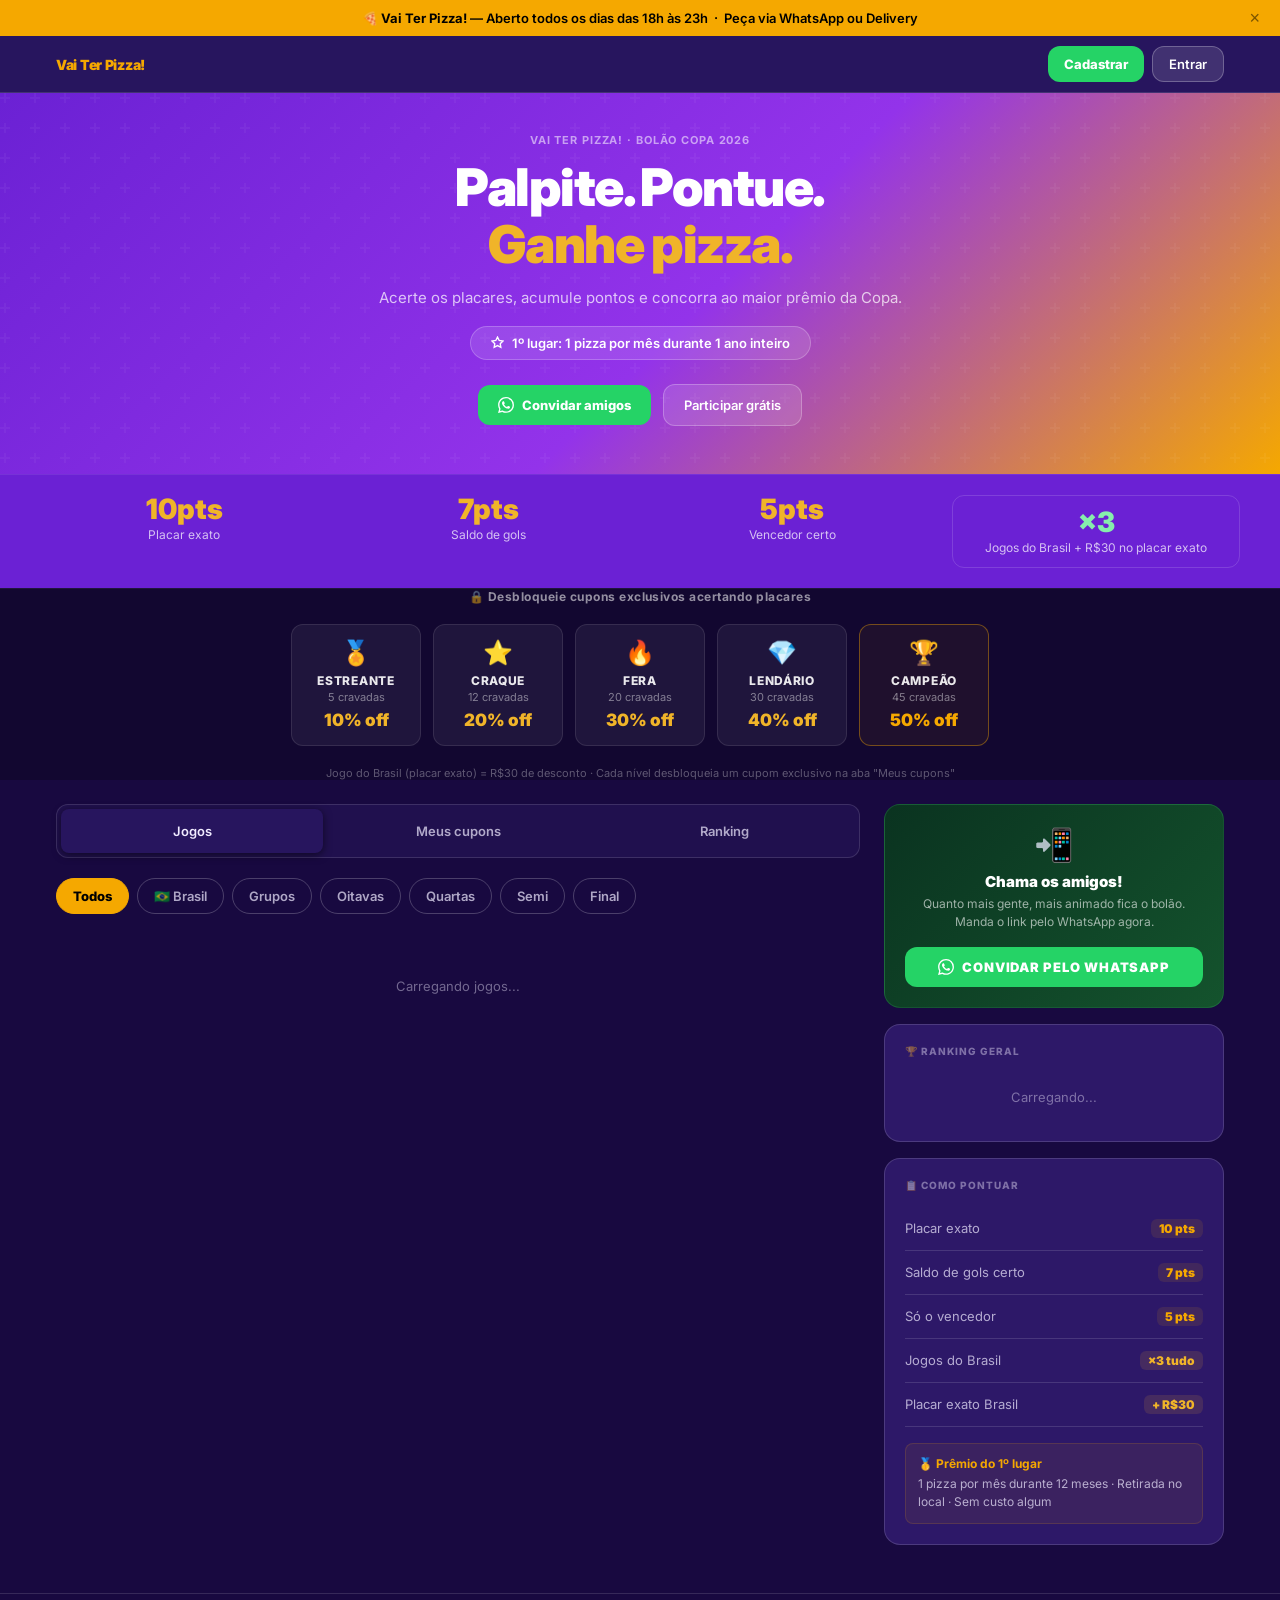
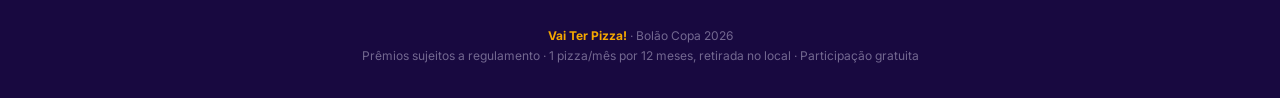
==== commit e2a80f4e: "feat(bolao): milestones gamificados + banner por imagem + remoção de verde - Sistema de cupons agora" ====
--- a/index.html
+++ b/index.html
@@ -7,58 +7,59 @@
   <meta name="description" content="Faça seus palpites, acumule pontos e concorra a 1 ano de pizza grátis!">
   <link rel="stylesheet" href="css/bolao.css">
   <style>
-    /* ── Dark theme VTP ──────────────────────────────────────────── */
+    /* ── VTP Purple Dark Theme ───────────────────────────────────── */
     :root {
-      --bg:                #0A0318;
-      --bg-subtle:         #130726;
-      --bg-elevated:       #160835;
-      --bg-inverse:        #07010F;
-      --fg:                #EDE8FF;
-      --fg-muted:          rgba(237,232,255,.65);
-      --fg-subtle:         rgba(237,232,255,.38);
-      --fg-inverse:        #0A0318;
-      --border:            rgba(255,255,255,.10);
-      --border-strong:     rgba(255,255,255,.18);
-      --card-bg:           #1E0B42;
-      --card-border:       rgba(255,255,255,.13);
-      --card-border-hover: rgba(245,168,0,.35);
-      --card-warm-bg:      #1E1000;
-      --card-warm-border:  rgba(245,168,0,.25);
-      --input-bg:          #130726;
-      --input-border:      rgba(255,255,255,.14);
-      --input-border-hover:rgba(245,168,0,.45);
+      --bg:                #180940;
+      --bg-subtle:         #20104E;
+      --bg-elevated:       #27155E;
+      --bg-inverse:        #0F0630;
+      --fg:                #F0EBFF;
+      --fg-muted:          rgba(240,235,255,.70);
+      --fg-subtle:         rgba(240,235,255,.42);
+      --fg-inverse:        #180940;
+      --border:            rgba(255,255,255,.13);
+      --border-strong:     rgba(255,255,255,.22);
+      --card-bg:           #2D1868;
+      --card-border:       rgba(255,255,255,.15);
+      --card-border-hover: rgba(245,168,0,.45);
+      --card-warm-bg:      #2A1500;
+      --card-warm-border:  rgba(245,168,0,.30);
+      --input-bg:          #20104E;
+      --input-border:      rgba(255,255,255,.20);
+      --input-border-hover:rgba(245,168,0,.55);
       --input-border-focus:#F5A800;
-      --input-fg:          #EDE8FF;
-      --input-placeholder: rgba(237,232,255,.28);
-      --focus-ring:        rgba(245,168,0,.20);
+      --input-fg:          #F0EBFF;
+      --input-placeholder: rgba(240,235,255,.32);
+      --focus-ring:        rgba(245,168,0,.25);
       --accent:            #F5A800;
-      --accent-subtle:     rgba(245,168,0,.10);
-      --modal-bg:          #190A33;
-      --modal-overlay:     rgba(5,0,15,.92);
+      --accent-subtle:     rgba(245,168,0,.14);
+      --modal-bg:          #2D1868;
+      --modal-overlay:     rgba(12,5,40,.93);
       --modal-shadow:      0 25px 80px rgba(0,0,0,.70);
       --action-primary-bg:       #F5A800;
       --action-primary-fg:       #000;
       --action-primary-bg-hover: #D97706;
-      --success-bg:   rgba(74,222,128,.08);
-      --success-fg:   #4ADE80;
-      --success-border: rgba(74,222,128,.2);
-      --success-bg-bold: #166534;
-      --warning-bg:   rgba(245,168,0,.10);
-      --warning-fg:   #F5A800;
-      --warning-border: rgba(245,168,0,.2);
-      --danger-bg:    rgba(239,68,68,.10);
-      --danger-fg:    #F87171;
-      --danger-border: rgba(239,68,68,.2);
+      /* Sem verde — VTP usa orange/yellow em feedback */
+      --success-bg:     rgba(245,168,0,.12);
+      --success-fg:     #F5A800;
+      --success-border: rgba(245,168,0,.28);
+      --success-bg-bold:#92400E;
+      --warning-bg:     rgba(240,180,41,.12);
+      --warning-fg:     #F0B429;
+      --warning-border: rgba(240,180,41,.28);
+      --danger-bg:      rgba(239,68,68,.12);
+      --danger-fg:      #F87171;
+      --danger-border:  rgba(239,68,68,.22);
       --danger-bg-bold: #991B1B;
-      --info-bg:      rgba(107,33,212,.12);
-      --info-fg:      #A78BFA;
-      --info-border:  rgba(107,33,212,.2);
-      --shadow-xs: 0 1px 4px rgba(0,0,0,.35);
-      --shadow-sm: 0 2px 8px rgba(0,0,0,.45);
-      --shadow-md: 0 4px 20px rgba(0,0,0,.55);
-      --shadow-lg: 0 8px 32px rgba(0,0,0,.60);
-      --orange-bg:     rgba(245,168,0,.06);
-      --orange-border: rgba(245,168,0,.18);
+      --info-bg:        rgba(168,85,247,.14);
+      --info-fg:        #C084FC;
+      --info-border:    rgba(168,85,247,.25);
+      --shadow-xs: 0 1px 4px rgba(0,0,0,.50);
+      --shadow-sm: 0 2px 8px rgba(0,0,0,.55);
+      --shadow-md: 0 4px 20px rgba(0,0,0,.60);
+      --shadow-lg: 0 8px 32px rgba(0,0,0,.65);
+      --orange-bg:     rgba(245,168,0,.10);
+      --orange-border: rgba(245,168,0,.22);
     }
   </style>
 </head>
@@ -129,18 +130,43 @@
   </div>
 </div>
 
-<!-- CUPONS PROGRESSIVOS -->
+<!-- GAMIFICAÇÃO DE CUPONS -->
 <div class="coupons-strip">
   <div class="coupons-strip-inner">
-    <div class="coupons-eyebrow">Cupons de desconto por placares exatos</div>
+    <div class="coupons-eyebrow">🔒 Desbloqueie cupons exclusivos acertando placares</div>
     <div class="coupons-tiers">
-      <div class="coupon-tier">1 cravada → <strong>VAITERCOPA10</strong> (10%)</div>
-      <div class="coupon-tier">2 → <strong>VAITERGOL20</strong> (20%)</div>
-      <div class="coupon-tier">3 → <strong>VAITERJOGO30</strong> (30%)</div>
-      <div class="coupon-tier">4 → <strong>VAITERTIME40</strong> (40%)</div>
-      <div class="coupon-tier max">5+ → <strong>VAITERSORTE50</strong> (50%)</div>
-    </div>
-    <div class="coupons-footnote">Brasil (placar exato) = cupom <strong style="color:var(--brand-yellow)">VAIBRASIL</strong> — R$30 fixo · Não acumulativo · Retirada no local</div>
+      <div class="coupon-tier">
+        <div class="tier-icon">🏅</div>
+        <div class="tier-name">Estreante</div>
+        <div class="tier-goal">5 cravadas</div>
+        <div class="tier-reward">10% off</div>
+      </div>
+      <div class="coupon-tier">
+        <div class="tier-icon">⭐</div>
+        <div class="tier-name">Craque</div>
+        <div class="tier-goal">12 cravadas</div>
+        <div class="tier-reward">20% off</div>
+      </div>
+      <div class="coupon-tier">
+        <div class="tier-icon">🔥</div>
+        <div class="tier-name">Fera</div>
+        <div class="tier-goal">20 cravadas</div>
+        <div class="tier-reward">30% off</div>
+      </div>
+      <div class="coupon-tier">
+        <div class="tier-icon">💎</div>
+        <div class="tier-name">Lendário</div>
+        <div class="tier-goal">30 cravadas</div>
+        <div class="tier-reward">40% off</div>
+      </div>
+      <div class="coupon-tier max">
+        <div class="tier-icon">🏆</div>
+        <div class="tier-name">Campeão</div>
+        <div class="tier-goal">45 cravadas</div>
+        <div class="tier-reward">50% off</div>
+      </div>
+    </div>
+    <div class="coupons-footnote">Jogo do Brasil (placar exato) = R$30 de desconto · Cada nível desbloqueia um cupom exclusivo na aba "Meus cupons"</div>
   </div>
 </div>
 
--- a/css/bolao.css
+++ b/css/bolao.css
@@ -268,14 +268,27 @@
 .points-item.brazil-bonus .points-val { color: #86EFAC; }
 
 /* ── COUPONS STRIP ────────────────────────────────────────────────── */
-.coupons-strip { background: var(--bg-inverse, #0A0318); padding: var(--space-5) var(--space-4); border-top: 1px solid rgba(255,255,255,.05); }
+.coupons-strip { background: rgba(0,0,0,.25); padding: var(--space-7) var(--space-4); border-top: 1px solid rgba(255,255,255,.06); }
 .coupons-strip-inner { max-width: 1200px; margin: 0 auto; }
-.coupons-eyebrow { font-size: 10px; font-weight: var(--weight-bold); letter-spacing: var(--tracking-caps); text-transform: uppercase; color: rgba(255,255,255,.38); text-align: center; margin-bottom: var(--space-3); }
-.coupons-tiers { display: flex; justify-content: center; flex-wrap: wrap; gap: var(--space-2); }
-.coupon-tier { background: rgba(255,255,255,.06); border-radius: var(--radius-md); padding: var(--space-2) var(--space-4); color: rgba(255,255,255,.70); font-size: var(--text-sm); font-weight: var(--weight-bold); }
-.coupon-tier strong { color: var(--brand-yellow); }
-.coupon-tier.max { border: 1.5px solid rgba(245,168,0,.35); }
-.coupons-footnote { font-size: 10px; color: rgba(255,255,255,.28); text-align: center; margin-top: var(--space-3); }
+.coupons-eyebrow { font-size: var(--text-xs); font-weight: var(--weight-bold); letter-spacing: var(--tracking-wide); color: rgba(255,255,255,.55); text-align: center; margin-bottom: var(--space-5); }
+.coupons-tiers { display: flex; justify-content: center; flex-wrap: wrap; gap: var(--space-3); }
+.coupon-tier {
+  background: rgba(255,255,255,.06);
+  border: 1.5px solid rgba(255,255,255,.10);
+  border-radius: var(--radius-lg);
+  padding: var(--space-4) var(--space-5);
+  text-align: center;
+  min-width: 130px;
+  transition: border-color 150ms ease;
+}
+.coupon-tier:hover { border-color: rgba(245,168,0,.35); }
+.coupon-tier.max { border-color: rgba(245,168,0,.4); background: rgba(245,168,0,.06); }
+.tier-icon { font-size: 24px; margin-bottom: var(--space-2); line-height: 1; }
+.tier-name { font-size: var(--text-xs); font-weight: var(--weight-extrabold); color: rgba(255,255,255,.90); text-transform: uppercase; letter-spacing: 0.06em; margin-bottom: 2px; }
+.tier-goal { font-size: 11px; color: rgba(255,255,255,.45); margin-bottom: var(--space-2); }
+.tier-reward { font-size: var(--text-lg); font-weight: 900; color: var(--brand-yellow); line-height: 1; }
+.coupon-tier.max .tier-reward { color: var(--brand-orange); }
+.coupons-footnote { font-size: 11px; color: rgba(255,255,255,.32); text-align: center; margin-top: var(--space-5); }
 
 /* ── MAIN LAYOUT ──────────────────────────────────────────────────── */
 .main-wrapper {
@@ -333,7 +346,7 @@
   transition: border-color 150ms ease, box-shadow 150ms ease;
 }
 .match-card:hover { border-color: rgba(245,168,0,.25); }
-.match-card.brazil { border-color: rgba(74,222,128,.2); }
+.match-card.brazil { border-color: rgba(240,180,41,.35); }
 .match-card.finished { opacity: .7; }
 .match-card.locked { opacity: .55; pointer-events: none; }
 
@@ -366,7 +379,7 @@
   padding: 3px 8px;
   flex-shrink: 0;
 }
-.ms-open     { background: rgba(74,222,128,.12); color: #4ADE80; border: 1px solid rgba(74,222,128,.2); }
+.ms-open     { background: rgba(240,180,41,.12); color: var(--brand-yellow); border: 1px solid rgba(240,180,41,.25); }
 .ms-locked   { background: var(--bg-subtle); color: var(--fg-subtle); border: 1px solid var(--border); }
 .ms-finished { background: rgba(245,168,0,.1); color: var(--brand-orange); border: 1px solid rgba(245,168,0,.2); }
 
@@ -374,13 +387,13 @@
   display: flex;
   align-items: center;
   gap: var(--space-2);
-  background: rgba(74,222,128,.08);
-  border: 1px solid rgba(74,222,128,.18);
+  background: rgba(240,180,41,.10);
+  border: 1px solid rgba(240,180,41,.25);
   border-radius: var(--radius-md);
   padding: var(--space-2) var(--space-3);
   font-size: var(--text-xs);
   font-weight: var(--weight-bold);
-  color: #4ADE80;
+  color: var(--brand-yellow);
   margin-bottom: var(--space-4);
 }
 
@@ -458,9 +471,9 @@
 .btn-palpitar:active:not(:disabled) { transform: scale(0.98); }
 .btn-palpitar:disabled { opacity: .4; cursor: not-allowed; }
 .btn-palpitar.saved {
-  background: rgba(74,222,128,.1);
-  color: #4ADE80;
-  border: 1.5px solid rgba(74,222,128,.25);
+  background: rgba(240,180,41,.12);
+  color: var(--brand-yellow);
+  border: 1.5px solid rgba(240,180,41,.30);
 }
 
 .pred-status {
@@ -471,9 +484,9 @@
   font-size: var(--text-xs);
   font-weight: var(--weight-semibold);
 }
-.pred-exact   { background: rgba(74,222,128,.1); color: #4ADE80; }
-.pred-partial { background: rgba(245,168,0,.1); color: var(--brand-orange); }
-.pred-miss    { background: rgba(239,68,68,.1); color: #F87171; }
+.pred-exact   { background: rgba(240,180,41,.12); color: var(--brand-yellow); }
+.pred-partial { background: rgba(245,168,0,.10); color: var(--brand-orange); }
+.pred-miss    { background: rgba(239,68,68,.10); color: #F87171; }
 .pred-pending { background: rgba(255,255,255,.05); color: var(--fg-subtle); }
 
 /* ── CHAMPION CARD ────────────────────────────────────────────────── */
@@ -571,9 +584,9 @@
 .rank-item:last-child { border-bottom: none; }
 .rank-item.is-me { background: rgba(245,168,0,.05); border-radius: var(--radius-md); padding: var(--space-3) var(--space-2); margin: 0 calc(-1 * var(--space-2)); }
 .rank-pos { font-size: var(--text-sm); font-weight: 900; width: 28px; text-align: center; color: var(--fg-subtle); flex-shrink: 0; }
-.rank-pos.top1 { color: #F5A800; font-size: var(--text-lg); }
-.rank-pos.top2 { color: #C0C0C0; }
-.rank-pos.top3 { color: #CD7F32; }
+.rank-pos.top1 { color: var(--brand-yellow); font-size: var(--text-lg); }
+.rank-pos.top2 { color: rgba(240,235,255,.60); }
+.rank-pos.top3 { color: var(--brand-orange); }
 .rank-name { flex: 1; font-size: var(--text-sm); font-weight: var(--weight-semibold); color: var(--fg); min-width: 0; overflow: hidden; text-overflow: ellipsis; white-space: nowrap; }
 .rank-pts { font-size: var(--text-sm); font-weight: 900; color: var(--brand-orange); flex-shrink: 0; }
 .rank-exact { font-size: 10px; color: var(--fg-subtle); }
@@ -597,7 +610,7 @@
   padding: 2px 8px;
   white-space: nowrap;
 }
-.rule-pts.green { color: #4ADE80; background: rgba(74,222,128,.1); }
+.rule-pts.green { color: var(--brand-yellow); background: rgba(240,180,41,.12); }
 
 /* ── STATS (my stats) ──────────────────────────────────────────────── */
 .stats-grid {
@@ -628,6 +641,23 @@
 .prog-label { font-size: 9px; color: var(--fg-subtle); font-weight: var(--weight-semibold); }
 .prog-label.done { color: var(--brand-orange); }
 
+/* ── MILESTONE PROGRESS ───────────────────────────────────────────── */
+.milestone-progress { display: flex; flex-direction: column; gap: var(--space-3); }
+.milestone-header { display: flex; justify-content: space-between; align-items: center; }
+.milestone-label  { font-size: var(--text-xs); font-weight: var(--weight-bold); text-transform: uppercase; letter-spacing: .06em; color: var(--fg-subtle); }
+.milestone-pct    { font-size: var(--text-sm); font-weight: var(--weight-bold); color: var(--brand-orange); }
+.milestone-levels { display: flex; flex-direction: column; gap: var(--space-2); }
+.milestone-level  { display: flex; align-items: center; gap: var(--space-3); padding: var(--space-3) var(--space-4); border-radius: var(--radius-lg); border: 1.5px solid var(--border); background: var(--bg-subtle); opacity: .5; position: relative; }
+.milestone-level.done { opacity: 1; border-color: rgba(245,168,0,.35); background: rgba(245,168,0,.06); }
+.milestone-level.current { border-color: var(--brand-orange); background: rgba(245,168,0,.10); }
+.ml-icon  { font-size: 20px; flex-shrink: 0; width: 28px; text-align: center; }
+.ml-body  { flex: 1; }
+.ml-name  { font-size: var(--text-sm); font-weight: var(--weight-bold); color: var(--fg); line-height: 1.2; }
+.ml-goal  { font-size: var(--text-xs); color: var(--fg-subtle); }
+.ml-reward{ font-size: var(--text-sm); font-weight: var(--weight-extrabold); color: var(--brand-yellow); white-space: nowrap; }
+.ml-badge { position: absolute; right: var(--space-4); top: 50%; transform: translateY(-50%); width: 20px; height: 20px; border-radius: 50%; background: var(--brand-orange); color: #000; font-size: 11px; font-weight: var(--weight-bold); display: flex; align-items: center; justify-content: center; }
+.milestone-next { font-size: var(--text-sm); color: var(--fg-muted); background: var(--bg-subtle); border-radius: var(--radius-lg); padding: var(--space-3) var(--space-4); text-align: center; }
+
 /* ── COUPON CARD ──────────────────────────────────────────────────── */
 .coupon-card {
   border: 1.5px dashed rgba(245,168,0,.38);
@@ -640,12 +670,12 @@
   margin-bottom: var(--space-3);
 }
 .coupon-card.redeemed { border-color: var(--border); background: var(--bg-subtle); opacity: .55; }
-.coupon-card.fixed { border-color: rgba(74,222,128,.35); background: rgba(74,222,128,.04); }
+.coupon-card.fixed { border-color: rgba(240,180,41,.40); background: rgba(240,180,41,.06); }
 .coupon-value { font-size: 26px; font-weight: 900; color: var(--brand-orange); flex-shrink: 0; line-height: 1; }
-.coupon-card.fixed .coupon-value { color: #4ADE80; }
+.coupon-card.fixed .coupon-value { color: var(--brand-yellow); }
 .coupon-info { flex: 1; }
 .coupon-code-big { font-family: var(--font-mono); font-size: var(--text-lg); font-weight: 900; letter-spacing: 3px; color: var(--brand-orange); display: block; }
-.coupon-card.fixed .coupon-code-big { color: #4ADE80; }
+.coupon-card.fixed .coupon-code-big { color: var(--brand-yellow); }
 .coupon-desc { font-size: var(--text-xs); color: var(--fg-muted); margin-top: 2px; }
 
 /* ── ADMIN TABS (kept for admin.html) ─────────────────────────────── */
@@ -655,8 +685,8 @@
 
 /* ── BADGES ───────────────────────────────────────────────────────── */
 .badge { display: inline-flex; align-items: center; gap: 4px; padding: 3px var(--space-2); border-radius: var(--radius-pill); font-size: var(--text-2xs); font-weight: var(--weight-semibold); }
-.badge-success { background: rgba(74,222,128,.1);  color: #4ADE80;  border: 1px solid rgba(74,222,128,.2); }
-.badge-green   { background: rgba(74,222,128,.1);  color: #4ADE80;  border: 1px solid rgba(74,222,128,.2); }
+.badge-success { background: rgba(240,180,41,.12); color: var(--brand-yellow); border: 1px solid rgba(240,180,41,.25); }
+.badge-green   { background: rgba(240,180,41,.12); color: var(--brand-yellow); border: 1px solid rgba(240,180,41,.25); }
 .badge-neutral { background: var(--bg-subtle); color: var(--fg-muted); border: 1px solid var(--border); }
 .badge-gray    { background: var(--bg-subtle); color: var(--fg-muted); border: 1px solid var(--border); }
 
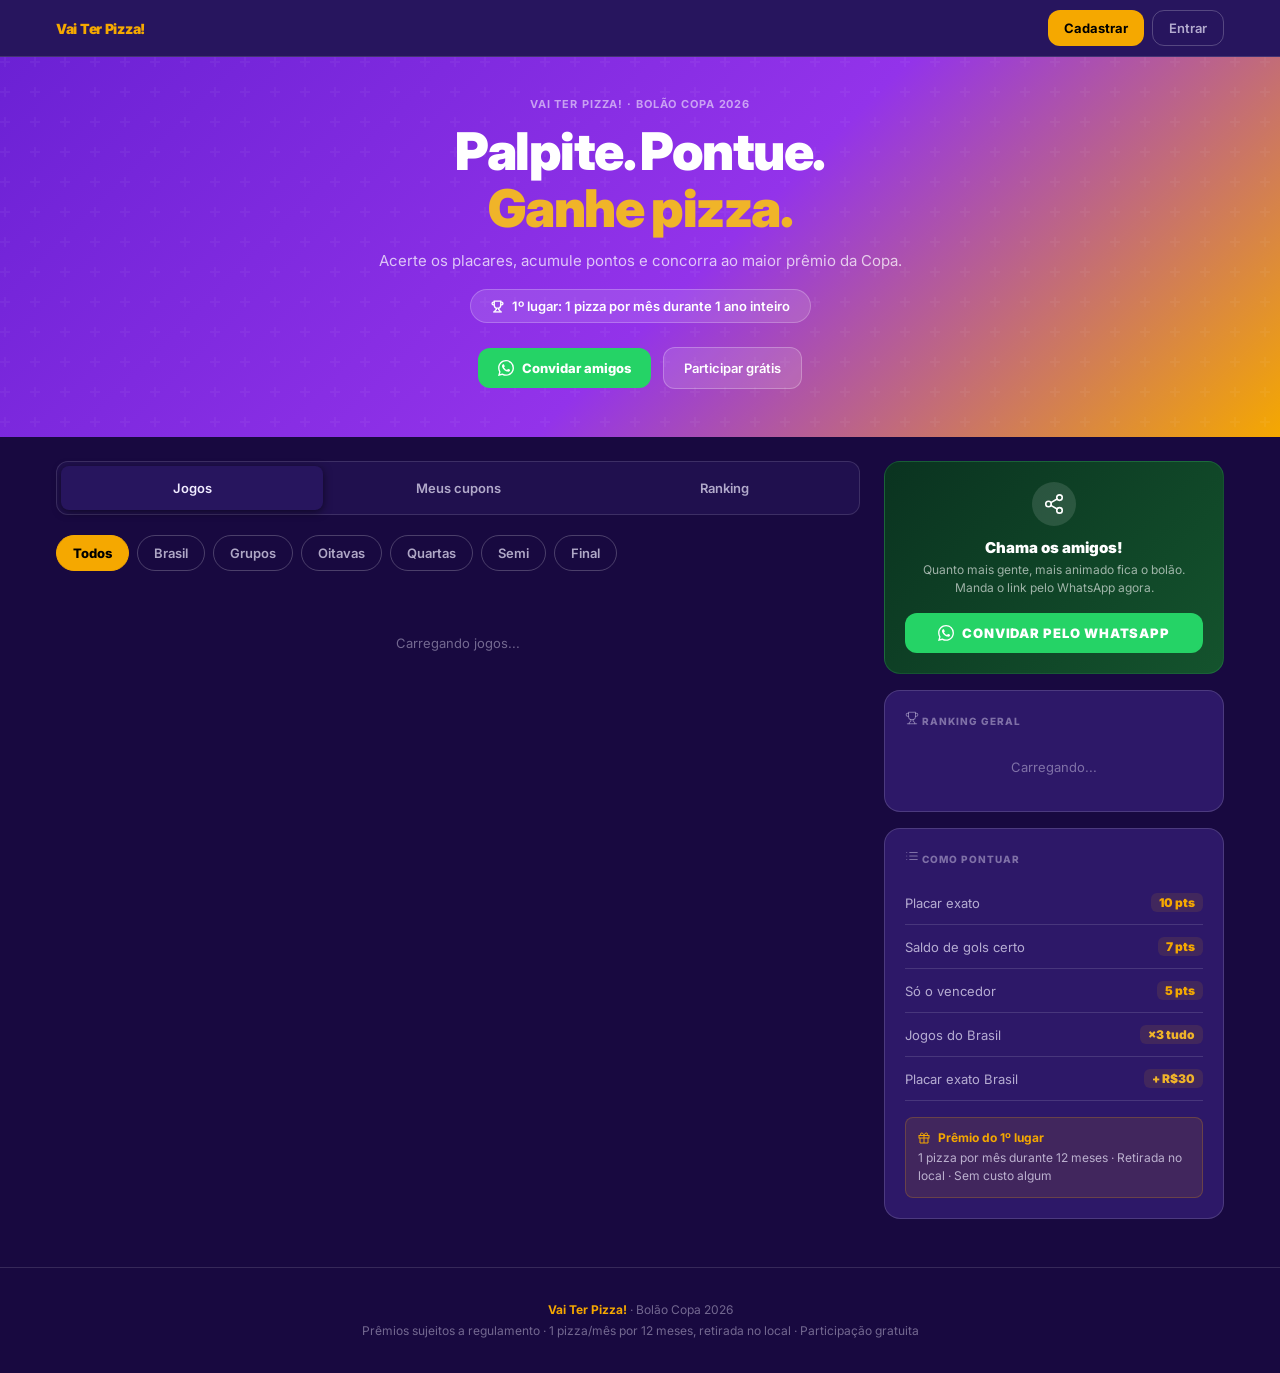
==== commit 83f4885a: "feat(ux): layout limpo + mobile-first + Lucide icons REMOVIDO: - Promo bar (tarja laranja de aviso) " ====
--- a/index.html
+++ b/index.html
@@ -39,7 +39,6 @@
       --action-primary-bg:       #F5A800;
       --action-primary-fg:       #000;
       --action-primary-bg-hover: #D97706;
-      /* Sem verde — VTP usa orange/yellow em feedback */
       --success-bg:     rgba(245,168,0,.12);
       --success-fg:     #F5A800;
       --success-border: rgba(245,168,0,.28);
@@ -65,36 +64,26 @@
 </head>
 <body>
 
-<!-- BARRA DE COMUNICAÇÃO (publicidade / avisos) -->
-<!-- Para editar: altere o texto entre as tags abaixo -->
-<div class="promo-bar" id="promo-bar">
-  🍕 <strong>Vai Ter Pizza!</strong> — Aberto todos os dias das 18h às 23h &nbsp;·&nbsp; Peça via WhatsApp ou Delivery
-  <button class="promo-bar-close" onclick="document.getElementById('promo-bar').remove()" aria-label="Fechar">×</button>
-</div>
-
 <!-- HEADER -->
 <header class="site-header">
   <div class="site-header-inner">
     <a href="/" class="site-logo">Vai Ter Pizza!</a>
     <div class="header-actions">
-      <span id="header-name" style="font-size:var(--text-sm);font-weight:var(--weight-semibold);color:var(--fg-muted)"></span>
-      <button id="header-register-btn" class="btn-whatsapp" style="min-height:36px;padding:8px var(--space-4);font-size:var(--text-sm)" onclick="showRegisterModal()">Cadastrar</button>
-      <button id="header-login-btn" class="btn-hero-ghost" style="min-height:36px;padding:8px var(--space-4);font-size:var(--text-sm)" onclick="showLoginModal()">Entrar</button>
-      <button id="header-logout-btn" class="btn-hero-ghost" style="display:none;min-height:36px;padding:8px var(--space-4);font-size:var(--text-sm)" onclick="logout()">Sair</button>
+      <span id="header-name" class="header-name"></span>
+      <button id="header-register-btn" class="btn-header-primary" onclick="showRegisterModal()">Cadastrar</button>
+      <button id="header-login-btn"    class="btn-header-ghost"   onclick="showLoginModal()">Entrar</button>
+      <button id="header-logout-btn"   class="btn-header-ghost"   style="display:none" onclick="logout()">Sair</button>
     </div>
   </div>
 </header>
 
-<!-- BANNER CAROUSEL (gerenciado pelo admin) -->
-<div id="banner-carousel"></div>
-
 <!-- HERO -->
-<div class="hero">
+<div class="hero" id="hero-section">
   <div class="hero-eyebrow">Vai Ter Pizza! · Bolão Copa 2026</div>
   <h1>Palpite. Pontue.<br><em>Ganhe pizza.</em></h1>
   <p class="hero-sub">Acerte os placares, acumule pontos e concorra ao maior prêmio da Copa.</p>
   <div class="prize-badge">
-    <svg width="13" height="13" fill="none" stroke="currentColor" stroke-width="2.5" viewBox="0 0 24 24"><polygon points="12 2 15.09 8.26 22 9.27 17 14.14 18.18 21.02 12 17.77 5.82 21.02 7 14.14 2 9.27 8.91 8.26 12 2"/></svg>
+    <svg width="13" height="13" fill="none" stroke="currentColor" stroke-width="2.5" viewBox="0 0 24 24"><path d="M6 9H4.5a2.5 2.5 0 0 1 0-5H6"/><path d="M18 9h1.5a2.5 2.5 0 0 0 0-5H18"/><path d="M4 22h16"/><path d="M10 14.66V17c0 .55-.47.98-.97 1.21C7.85 18.75 7 20.24 7 22"/><path d="M14 14.66V17c0 .55.47.98.97 1.21C16.15 18.75 17 20.24 17 22"/><path d="M18 2H6v7a6 6 0 0 0 12 0V2z"/></svg>
     1º lugar: 1 pizza por mês durante 1 ano inteiro
   </div>
   <div class="hero-actions">
@@ -105,68 +94,6 @@
     <button class="btn-hero-ghost" onclick="showRegisterModal()">
       Participar grátis
     </button>
-  </div>
-</div>
-
-<!-- COMO PONTUAR -->
-<div class="points-strip">
-  <div class="points-grid">
-    <div class="points-item">
-      <div class="points-val">10pts</div>
-      <div class="points-label">Placar exato</div>
-    </div>
-    <div class="points-item">
-      <div class="points-val">7pts</div>
-      <div class="points-label">Saldo de gols</div>
-    </div>
-    <div class="points-item">
-      <div class="points-val">5pts</div>
-      <div class="points-label">Vencedor certo</div>
-    </div>
-    <div class="points-item brazil-bonus">
-      <div class="points-val">×3</div>
-      <div class="points-label">Jogos do Brasil + R$30 no placar exato</div>
-    </div>
-  </div>
-</div>
-
-<!-- GAMIFICAÇÃO DE CUPONS -->
-<div class="coupons-strip">
-  <div class="coupons-strip-inner">
-    <div class="coupons-eyebrow">🔒 Desbloqueie cupons exclusivos acertando placares</div>
-    <div class="coupons-tiers">
-      <div class="coupon-tier">
-        <div class="tier-icon">🏅</div>
-        <div class="tier-name">Estreante</div>
-        <div class="tier-goal">5 cravadas</div>
-        <div class="tier-reward">10% off</div>
-      </div>
-      <div class="coupon-tier">
-        <div class="tier-icon">⭐</div>
-        <div class="tier-name">Craque</div>
-        <div class="tier-goal">12 cravadas</div>
-        <div class="tier-reward">20% off</div>
-      </div>
-      <div class="coupon-tier">
-        <div class="tier-icon">🔥</div>
-        <div class="tier-name">Fera</div>
-        <div class="tier-goal">20 cravadas</div>
-        <div class="tier-reward">30% off</div>
-      </div>
-      <div class="coupon-tier">
-        <div class="tier-icon">💎</div>
-        <div class="tier-name">Lendário</div>
-        <div class="tier-goal">30 cravadas</div>
-        <div class="tier-reward">40% off</div>
-      </div>
-      <div class="coupon-tier max">
-        <div class="tier-icon">🏆</div>
-        <div class="tier-name">Campeão</div>
-        <div class="tier-goal">45 cravadas</div>
-        <div class="tier-reward">50% off</div>
-      </div>
-    </div>
-    <div class="coupons-footnote">Jogo do Brasil (placar exato) = R$30 de desconto · Cada nível desbloqueia um cupom exclusivo na aba "Meus cupons"</div>
   </div>
 </div>
 
@@ -191,15 +118,15 @@
               <div class="stat-label">Cravadas</div>
             </div>
             <div class="stat-card">
-              <div class="stat-val" id="stat-coupon">10%</div>
-              <div class="stat-label">Próx. cupom</div>
+              <div class="stat-val" id="stat-coupon">—</div>
+              <div class="stat-label">Desconto atual</div>
             </div>
           </div>
           <div id="coupon-progress"></div>
         </div>
       </div>
 
-      <!-- TABS DE ABA (jogos / cupons / ranking mobile) -->
+      <!-- TABS PRINCIPAIS -->
       <div class="tabs" style="margin-bottom:var(--space-5)">
         <button class="tab active" onclick="mainTab(this,'tab-jogos')">Jogos</button>
         <button class="tab" onclick="mainTab(this,'tab-cupons')">Meus cupons</button>
@@ -208,10 +135,9 @@
 
       <!-- ABA JOGOS -->
       <div id="tab-jogos">
-        <!-- FILTROS POR FASE -->
         <div class="round-filters" id="round-filters">
           <button class="round-tab active" onclick="setFilter('all', this)">Todos</button>
-          <button class="round-tab" onclick="setFilter('brazil', this)">🇧🇷 Brasil</button>
+          <button class="round-tab" onclick="setFilter('brazil', this)">Brasil</button>
           <button class="round-tab" onclick="setFilter('groups', this)">Grupos</button>
           <button class="round-tab" onclick="setFilter('r16', this)">Oitavas</button>
           <button class="round-tab" onclick="setFilter('qf', this)">Quartas</button>
@@ -245,12 +171,14 @@
 
     </div><!-- /matches-col -->
 
-    <!-- SIDEBAR -->
+    <!-- SIDEBAR (desktop only) -->
     <div class="sidebar">
 
       <!-- CONVIDAR AMIGOS -->
       <div class="invite-card">
-        <div class="invite-emoji">📲</div>
+        <div class="invite-icon">
+          <svg width="22" height="22" fill="none" stroke="currentColor" stroke-width="1.75" stroke-linecap="round" stroke-linejoin="round" viewBox="0 0 24 24"><circle cx="18" cy="5" r="3"/><circle cx="6" cy="12" r="3"/><circle cx="18" cy="19" r="3"/><line x1="8.59" y1="13.51" x2="15.42" y2="17.49"/><line x1="15.41" y1="6.51" x2="8.59" y2="10.49"/></svg>
+        </div>
         <div class="invite-title">Chama os amigos!</div>
         <div class="invite-sub">Quanto mais gente, mais animado fica o bolão. Manda o link pelo WhatsApp agora.</div>
         <button class="btn-invite" onclick="shareWhatsApp()">
@@ -261,7 +189,10 @@
 
       <!-- RANKING -->
       <div class="sidebar-card">
-        <div class="sidebar-card-title">🏆 Ranking geral</div>
+        <div class="sidebar-card-title">
+          <svg width="14" height="14" fill="none" stroke="currentColor" stroke-width="1.75" stroke-linecap="round" stroke-linejoin="round" viewBox="0 0 24 24"><path d="M6 9H4.5a2.5 2.5 0 0 1 0-5H6"/><path d="M18 9h1.5a2.5 2.5 0 0 0 0-5H18"/><path d="M4 22h16"/><path d="M10 14.66V17c0 .55-.47.98-.97 1.21C7.85 18.75 7 20.24 7 22"/><path d="M14 14.66V17c0 .55.47.98.97 1.21C16.15 18.75 17 20.24 17 22"/><path d="M18 2H6v7a6 6 0 0 0 12 0V2z"/></svg>
+          Ranking geral
+        </div>
         <div id="ranking-sidebar">
           <div style="color:var(--fg-subtle);font-size:var(--text-sm);text-align:center;padding:var(--space-4)">Carregando...</div>
         </div>
@@ -269,7 +200,10 @@
 
       <!-- REGRAS DE PONTUAÇÃO -->
       <div class="sidebar-card">
-        <div class="sidebar-card-title">📋 Como pontuar</div>
+        <div class="sidebar-card-title">
+          <svg width="14" height="14" fill="none" stroke="currentColor" stroke-width="1.75" stroke-linecap="round" stroke-linejoin="round" viewBox="0 0 24 24"><line x1="8" y1="6" x2="21" y2="6"/><line x1="8" y1="12" x2="21" y2="12"/><line x1="8" y1="18" x2="21" y2="18"/><line x1="3" y1="6" x2="3.01" y2="6"/><line x1="3" y1="12" x2="3.01" y2="12"/><line x1="3" y1="18" x2="3.01" y2="18"/></svg>
+          Como pontuar
+        </div>
         <div class="rule-item">
           <span class="rule-label">Placar exato</span>
           <span class="rule-pts">10 pts</span>
@@ -284,14 +218,17 @@
         </div>
         <div class="rule-item">
           <span class="rule-label">Jogos do Brasil</span>
-          <span class="rule-pts green">×3 tudo</span>
+          <span class="rule-pts" style="color:var(--brand-yellow)">×3 tudo</span>
         </div>
         <div class="rule-item">
           <span class="rule-label">Placar exato Brasil</span>
-          <span class="rule-pts green">+ R$30</span>
-        </div>
-        <div style="margin-top:var(--space-4);padding:var(--space-3);background:rgba(245,168,0,.07);border-radius:var(--radius-md);border:1px solid rgba(245,168,0,.15)">
-          <div style="font-size:var(--text-xs);color:var(--brand-orange);font-weight:var(--weight-bold);margin-bottom:var(--space-1)">🥇 Prêmio do 1º lugar</div>
+          <span class="rule-pts" style="color:var(--brand-yellow)">+ R$30</span>
+        </div>
+        <div style="margin-top:var(--space-4);padding:var(--space-3);background:var(--orange-bg);border-radius:var(--radius-md);border:1px solid var(--orange-border)">
+          <div style="display:flex;align-items:center;gap:var(--space-2);font-size:var(--text-xs);color:var(--brand-orange);font-weight:var(--weight-bold);margin-bottom:var(--space-1)">
+            <svg width="12" height="12" fill="none" stroke="currentColor" stroke-width="2" viewBox="0 0 24 24"><polyline points="20 12 20 22 4 22 4 12"/><rect x="2" y="7" width="20" height="5"/><line x1="12" y1="22" x2="12" y2="7"/><path d="M12 7H7.5a2.5 2.5 0 0 1 0-5C11 2 12 7 12 7z"/><path d="M12 7h4.5a2.5 2.5 0 0 0 0-5C13 2 12 7 12 7z"/></svg>
+            Prêmio do 1º lugar
+          </div>
           <div style="font-size:var(--text-xs);color:var(--fg-muted);line-height:1.5">1 pizza por mês durante 12 meses · Retirada no local · Sem custo algum</div>
         </div>
       </div>
@@ -310,6 +247,7 @@
 <div id="toast-container"></div>
 
 <script src="js/supabase.js"></script>
+<script src="js/icons.js"></script>
 <script src="js/utils.js"></script>
 <script src="js/banners.js"></script>
 <script src="js/matches.js"></script>
@@ -341,19 +279,19 @@
 function shareWhatsApp() {
   const url = window.location.origin + (window.location.pathname.replace(/\/$/, ''));
   const text =
-    `🍕 *Bolão Copa 2026 — Vai Ter Pizza!*\n\n` +
+    `*Bolão Copa 2026 — Vai Ter Pizza!*\n\n` +
     `Participe do nosso bolão GRATUITO!\n` +
-    `✅ Faça palpites nos jogos da Copa\n` +
-    `🎟️ Ganhe cupons de desconto a cada placar exato\n` +
-    `🏆 1º lugar ganha *1 pizza por mês durante 1 ano*!\n\n` +
-    `👉 ${url}`;
+    `Faça palpites nos jogos da Copa\n` +
+    `Ganhe cupons de desconto a cada placar exato\n` +
+    `1º lugar ganha *1 pizza por mês durante 1 ano*!\n\n` +
+    `Acesse: ${url}`;
   window.open('https://wa.me/?text=' + encodeURIComponent(text), '_blank');
 }
 
 /* ── INIT ────────────────────────────────────────────────────── */
 async function init() {
   const session = getSession();
-  loadBanners();
+  loadHeroImage();
   await loadMatches();
   if (session) await loadMyPredictions(session.id);
   renderMatchList('match-list', { filter: 'all' });
@@ -367,10 +305,9 @@
 }
 
 function checkPendingCTA() {
-  const session  = getSession();
-  const pending  = getPending();
-  const cta      = document.getElementById('palpitar-cta');
-  cta.style.display = (!session && pending.length > 0) ? '' : 'none';
+  const pending = getPending();
+  const cta     = document.getElementById('palpitar-cta');
+  if (cta) cta.style.display = (!getSession() && pending.length > 0) ? '' : 'none';
 }
 
 setInterval(checkPendingCTA, 2000);
--- a/css/bolao.css
+++ b/css/bolao.css
@@ -12,33 +12,6 @@
 }
 
 /* ── PROMO BAR (espaço de publicidade) ─────────────────────────── */
-.promo-bar {
-  background: var(--brand-orange);
-  color: #000;
-  text-align: center;
-  padding: 9px var(--space-10);
-  font-size: var(--text-sm);
-  font-weight: var(--weight-semibold);
-  position: relative;
-  z-index: 60;
-  line-height: 1.4;
-}
-.promo-bar a { color: inherit; text-decoration: underline; }
-.promo-bar-close {
-  position: absolute;
-  right: var(--space-4);
-  top: 50%;
-  transform: translateY(-50%);
-  background: none;
-  border: none;
-  cursor: pointer;
-  font-size: 18px;
-  color: rgba(0,0,0,.5);
-  line-height: 1;
-  padding: 4px;
-}
-.promo-bar-close:hover { color: #000; }
-
 /* ── HEADER ──────────────────────────────────────────────────────── */
 .site-header {
   background: var(--bg-elevated);
@@ -65,7 +38,38 @@
   letter-spacing: var(--tracking-tight);
   flex-shrink: 0;
 }
-.header-actions { display: flex; align-items: center; gap: var(--space-2); }
+.header-actions { display: flex; align-items: center; gap: var(--space-2); flex-shrink: 0; }
+.header-name { font-size: var(--text-sm); font-weight: var(--weight-semibold); color: var(--fg-muted); max-width: 100px; overflow: hidden; text-overflow: ellipsis; white-space: nowrap; }
+.btn-header-primary {
+  padding: 8px var(--space-4);
+  min-height: 36px;
+  background: var(--brand-orange);
+  color: #000;
+  border: none;
+  border-radius: var(--radius-lg);
+  font-size: var(--text-sm);
+  font-weight: var(--weight-bold);
+  cursor: pointer;
+  font-family: var(--font-sans);
+  white-space: nowrap;
+  transition: background 150ms ease;
+}
+.btn-header-primary:hover { background: var(--action-primary-bg-hover); }
+.btn-header-ghost {
+  padding: 8px var(--space-4);
+  min-height: 36px;
+  background: transparent;
+  color: var(--fg-muted);
+  border: 1.5px solid var(--border-strong);
+  border-radius: var(--radius-lg);
+  font-size: var(--text-sm);
+  font-weight: var(--weight-semibold);
+  cursor: pointer;
+  font-family: var(--font-sans);
+  white-space: nowrap;
+  transition: all 150ms ease;
+}
+.btn-header-ghost:hover { border-color: var(--brand-orange); color: var(--brand-orange); }
 
 /* ── HERO ────────────────────────────────────────────────────────── */
 .hero {
@@ -74,6 +78,21 @@
   text-align: center;
   position: relative;
   overflow: hidden;
+}
+.hero.hero-image-mode {
+  padding: 0;
+  background: #000;
+  min-height: unset;
+}
+.hero.hero-image-mode::before { display: none; }
+.hero.hero-image-mode img {
+  width: 100%;
+  display: block;
+  max-height: 420px;
+  object-fit: cover;
+}
+@media (max-width: 480px) {
+  .hero.hero-image-mode img { max-height: 220px; }
 }
 .hero::before {
   content: '';
@@ -251,44 +270,6 @@
 .bc-prev { left: var(--space-3); }
 .bc-next { right: var(--space-3); }
 
-/* ── POINTS STRIP ─────────────────────────────────────────────────── */
-.points-strip { background: var(--brand-purple); padding: var(--space-5) var(--space-4); border-top: 1px solid rgba(255,255,255,.08); }
-.points-grid {
-  max-width: 1200px;
-  margin: 0 auto;
-  display: grid;
-  grid-template-columns: repeat(auto-fit, minmax(140px, 1fr));
-  gap: var(--space-4);
-  text-align: center;
-}
-.points-item { color: #fff; }
-.points-val { font-size: var(--text-3xl); font-weight: 900; color: var(--brand-yellow); line-height: 1; }
-.points-label { font-size: var(--text-xs); opacity: .72; margin-top: var(--space-1); }
-.points-item.brazil-bonus { border: 1.5px solid rgba(255,255,255,.14); border-radius: var(--radius-lg); padding: var(--space-3); }
-.points-item.brazil-bonus .points-val { color: #86EFAC; }
-
-/* ── COUPONS STRIP ────────────────────────────────────────────────── */
-.coupons-strip { background: rgba(0,0,0,.25); padding: var(--space-7) var(--space-4); border-top: 1px solid rgba(255,255,255,.06); }
-.coupons-strip-inner { max-width: 1200px; margin: 0 auto; }
-.coupons-eyebrow { font-size: var(--text-xs); font-weight: var(--weight-bold); letter-spacing: var(--tracking-wide); color: rgba(255,255,255,.55); text-align: center; margin-bottom: var(--space-5); }
-.coupons-tiers { display: flex; justify-content: center; flex-wrap: wrap; gap: var(--space-3); }
-.coupon-tier {
-  background: rgba(255,255,255,.06);
-  border: 1.5px solid rgba(255,255,255,.10);
-  border-radius: var(--radius-lg);
-  padding: var(--space-4) var(--space-5);
-  text-align: center;
-  min-width: 130px;
-  transition: border-color 150ms ease;
-}
-.coupon-tier:hover { border-color: rgba(245,168,0,.35); }
-.coupon-tier.max { border-color: rgba(245,168,0,.4); background: rgba(245,168,0,.06); }
-.tier-icon { font-size: 24px; margin-bottom: var(--space-2); line-height: 1; }
-.tier-name { font-size: var(--text-xs); font-weight: var(--weight-extrabold); color: rgba(255,255,255,.90); text-transform: uppercase; letter-spacing: 0.06em; margin-bottom: 2px; }
-.tier-goal { font-size: 11px; color: rgba(255,255,255,.45); margin-bottom: var(--space-2); }
-.tier-reward { font-size: var(--text-lg); font-weight: 900; color: var(--brand-yellow); line-height: 1; }
-.coupon-tier.max .tier-reward { color: var(--brand-orange); }
-.coupons-footnote { font-size: 11px; color: rgba(255,255,255,.32); text-align: center; margin-top: var(--space-5); }
 
 /* ── MAIN LAYOUT ──────────────────────────────────────────────────── */
 .main-wrapper {
@@ -549,7 +530,7 @@
   padding: var(--space-5);
   text-align: center;
 }
-.invite-emoji { font-size: 32px; margin-bottom: var(--space-2); }
+.invite-icon { display: flex; align-items: center; justify-content: center; width: 44px; height: 44px; border-radius: 50%; background: rgba(255,255,255,.12); margin: 0 auto var(--space-3); color: #fff; }
 .invite-title { font-size: var(--text-base); font-weight: 900; color: #fff; margin-bottom: var(--space-1); }
 .invite-sub { font-size: var(--text-xs); color: rgba(255,255,255,.60); margin-bottom: var(--space-4); line-height: 1.5; }
 .btn-invite {
@@ -745,21 +726,39 @@
 /* ── RESPONSIVE ───────────────────────────────────────────────────── */
 @media (max-width: 900px) {
   .main-layout { grid-template-columns: 1fr; }
-  .sidebar { order: -1; }
-}
-@media (max-width: 600px) {
+  /* Sidebar abaixo dos jogos no tablet/mobile — jogos são a ação principal */
+  .sidebar { display: none; }
+}
+@media (max-width: 480px) {
+  /* Header: esconder nome no mobile para não transbordar */
+  .header-name { display: none; }
+  .btn-header-primary, .btn-header-ghost { padding: 8px var(--space-3); font-size: 13px; }
+
+  /* Hero: mais compacto */
   .hero { padding: var(--space-8) var(--space-4) var(--space-10); }
+  .hero-actions { flex-direction: column; gap: var(--space-2); align-items: stretch; }
+  .btn-whatsapp, .btn-hero-ghost { width: 100%; justify-content: center; font-size: var(--text-sm); padding: 14px var(--space-4); }
+
+  /* Round filters: scroll horizontal sem wrapping */
+  .round-filters { gap: var(--space-1); padding-bottom: 6px; }
+  .round-tab { padding: 8px var(--space-3); font-size: 13px; min-height: 40px; }
+
+  /* Match cards: mais espaço para toque */
+  .match-card { padding: var(--space-4); }
+  .team-flag { font-size: 32px; }
+  .score-input { width: 52px; height: 52px; font-size: 20px; }
+  .btn-palpitar { min-height: 48px; font-size: var(--text-sm); }
+
+  /* Stats grid */
   .stats-grid { gap: var(--space-2); }
   .stat-val { font-size: var(--text-xl); }
-  .points-grid { grid-template-columns: repeat(2, 1fr); }
+
+  /* Modal full screen bottom-sheet */
   .modal { padding: var(--space-6) var(--space-4) var(--space-10); }
-  .bc-slide { padding: var(--space-6) var(--space-4) var(--space-10); }
-  .bc-inner { flex-direction: column; text-align: center; gap: var(--space-3); }
-  .bc-emoji { font-size: 38px; }
-  .bc-cta { width: 100%; display: flex; justify-content: center; }
-  .bc-arrow { display: none; }
-  .team-flag { font-size: 36px; }
-  .score-input { width: 54px; height: 54px; font-size: 22px; }
-  .hero-actions { gap: var(--space-2); }
-  .btn-whatsapp, .btn-hero-ghost { font-size: var(--text-xs); padding: 10px var(--space-4); }
-}
+
+  /* Tabs: touch targets maiores */
+  .tab { min-height: 44px; font-size: var(--text-sm); padding: var(--space-2) var(--space-4); }
+
+  /* Sidebar card-title e regras visíveis se sidebar aparecer */
+  .sidebar-card-title { gap: var(--space-2); }
+}
